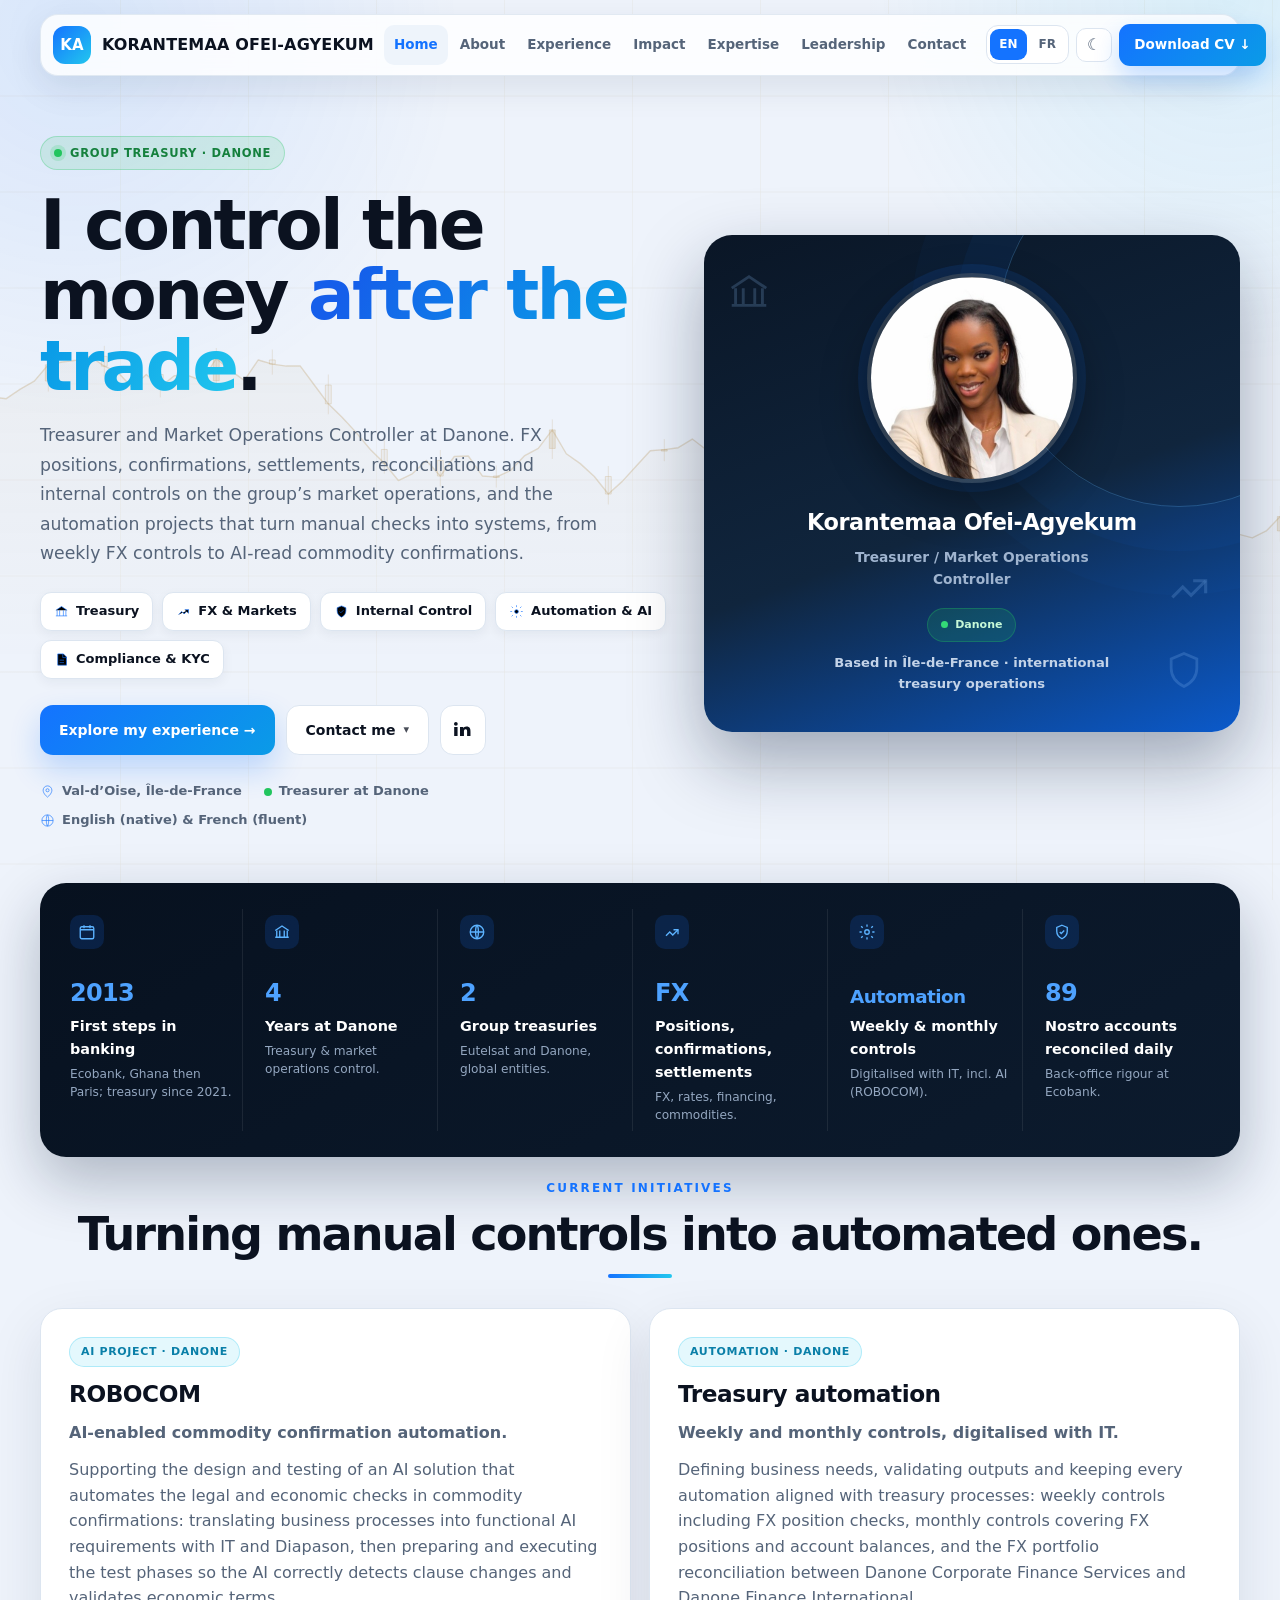
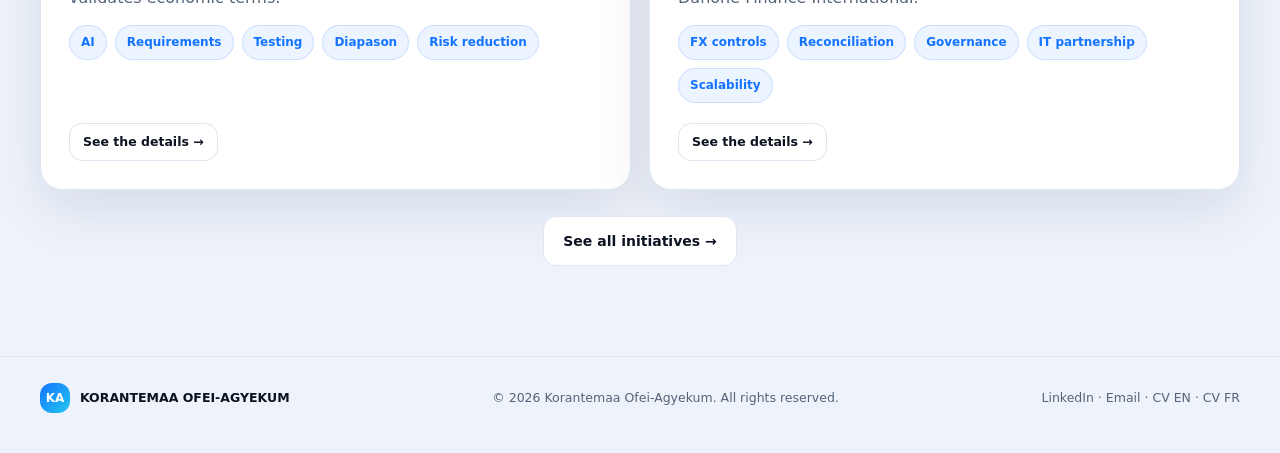
==== index.html @ 4c4117ea "Finance-themed animated background instead of the IT particle network Replace the drifting node netw" ====
<!doctype html>
<html lang="en">
<head>
  <meta charset="utf-8">
  <meta name="viewport" content="width=device-width, initial-scale=1">
  <title>Korantemaa Ofei-Agyekum | Treasury & Market Operations Controller</title>
  <meta name="description" content="Korantemaa Ofei-Agyekum, Treasurer and Market Operations Controller at Danone: FX exposure control, internal controls, treasury automation and AI initiatives. Former Eutelsat Group Treasury and banking operations.">
  <link rel="canonical" href="https://o-agyekum.github.io/Korantemaa/">
  <meta property="og:type" content="website">
  <meta property="og:url" content="https://o-agyekum.github.io/Korantemaa/">
  <meta property="og:site_name" content="Korantemaa Ofei-Agyekum — Portfolio">
  <meta property="og:title" content="Korantemaa Ofei-Agyekum | Treasury & Market Operations Controller">
  <meta property="og:description" content="Korantemaa Ofei-Agyekum, Treasurer and Market Operations Controller at Danone: FX exposure control, internal controls, treasury automation and AI initiatives. Former Eutelsat Group Treasury and banking operations.">
  <meta property="og:image" content="https://o-agyekum.github.io/Korantemaa/profile.jpg">
  <meta property="og:locale" content="en_US">
  <meta property="og:locale:alternate" content="fr_FR">
  <meta name="twitter:card" content="summary_large_image">
  <meta name="twitter:title" content="Korantemaa Ofei-Agyekum | Treasury & Market Operations Controller">
  <meta name="twitter:description" content="Korantemaa Ofei-Agyekum, Treasurer and Market Operations Controller at Danone: FX exposure control, internal controls, treasury automation and AI initiatives. Former Eutelsat Group Treasury and banking operations.">
  <meta name="twitter:image" content="https://o-agyekum.github.io/Korantemaa/profile.jpg">
  <meta name="color-scheme" content="light dark">
  <meta name="theme-color" content="#07111f">
  <meta name="build" content="20260914193841">
  <link rel="stylesheet" href="styles.css?v=20260914193841">
</head>
<body>
  <header class="nav" aria-label="Main navigation">
    <a class="brand" href="index.html"><span class="logo">KA</span><span>KORANTEMAA OFEI-AGYEKUM</span></a>
    <nav class="navlinks">
      <a href="index.html" data-i18n="nav.home">Home</a><a href="about.html" data-i18n="nav.about">About</a><a href="experience.html" data-i18n="nav.exp">Experience</a><a href="impact.html" data-i18n="nav.impact">Impact</a><a href="expertise.html" data-i18n="nav.expertise">Expertise</a><a href="leadership.html" data-i18n="nav.leadership">Leadership</a><a href="contact.html" data-i18n="nav.contact">Contact</a>
    </nav>
    <button class="icon-btn menu" id="menuBtn" type="button" aria-label="Menu">☰</button>
    <div class="nav-actions">
      <div class="lang" aria-label="Language"><button id="enBtn" class="active" type="button">EN</button><button id="frBtn" type="button">FR</button></div>
      <button class="icon-btn" id="themeBtn" type="button" aria-label="Theme">☾</button>
      <a class="nav-cv" href="contact.html" data-i18n="nav.cv">Download CV ↓</a>
    </div>
  </header>

  <main id="top">
<div class="page" id="home">
    <section class="hero"><div class="container hero-grid">
      <div class="hero-copy reveal">
        <span class="badge" data-i18n="hero.badge">Group Treasury · Danone</span>
        <h1><span data-i18n="hero.h1a">I control the money </span><span class="gradient" data-i18n="hero.h1b">after the trade</span><span data-i18n="hero.h1c">.</span></h1>
        <p class="hero-sub" data-i18n="hero.sub">Treasurer and Market Operations Controller at Danone. FX positions, confirmations, settlements, reconciliations and internal controls on the group’s market operations, and the automation projects that turn manual checks into systems, from weekly FX controls to AI-read commodity confirmations.</p>
        <div class="pills">
          <span class="pill"><svg viewBox="0 0 24 24"><path d="M3 10l9-6 9 6"/><path d="M5 10v9M9 10v9M15 10v9M19 10v9M3 19h18"/></svg><span data-i18n="pill.1">Treasury</span></span>
          <span class="pill"><svg viewBox="0 0 24 24"><path d="M4 17l5-5 4 4 7-7"/><path d="M14 9h6v6"/></svg><span data-i18n="pill.2">FX &amp; Markets</span></span>
          <span class="pill"><svg viewBox="0 0 24 24"><path d="M12 3l7 3v5c0 4.5-3 8-7 10-4-2-7-5.5-7-10V6z"/><path d="M9 12l2 2 4-4"/></svg><span data-i18n="pill.3">Internal Control</span></span>
          <span class="pill"><svg viewBox="0 0 24 24"><circle cx="12" cy="12" r="3"/><path d="M12 2v3M12 19v3M4.2 4.2l2.1 2.1M17.7 17.7l2.1 2.1M2 12h3M19 12h3M4.2 19.8l2.1-2.1M17.7 6.3l2.1-2.1"/></svg><span data-i18n="pill.4">Automation &amp; AI</span></span>
          <span class="pill"><svg viewBox="0 0 24 24"><path d="M6 3h9l5 5v13H6z"/><path d="M14 3v6h6M9 13h7M9 17h7"/></svg><span data-i18n="pill.5">Compliance &amp; KYC</span></span>
        </div>
        <div class="hero-actions">
          <a class="btn btn-primary" href="experience.html" data-i18n="hero.cta1">Explore my experience →</a>
          <div class="cdrop" id="cdrop">
            <button class="btn" id="contactBtn" type="button" aria-haspopup="true" aria-expanded="false"><span data-i18n="hero.cta2">Contact me</span><span class="caret" aria-hidden="true">▾</span></button>
            <div class="cmenu" id="contactMenu" role="menu" aria-label="Contact">
              <a role="menuitem" href="mailto:kofei-agyekum@outlook.fr"><svg viewBox="0 0 24 24"><rect x="3" y="5" width="18" height="14" rx="2"/><path d="M3 7l9 6 9-6"/></svg>kofei-agyekum@outlook.fr</a>
              <a role="menuitem" href="https://www.linkedin.com/in/korantemaa-ofei-agyekum" target="_blank" rel="noopener"><svg viewBox="0 0 24 24"><rect x="2" y="2" width="20" height="20" rx="3"/><path d="M6 9v8M6 6.5v.01M10 17v-4a2 2 0 0 1 4 0v4M10 11v6" stroke-width="1.6"/></svg>www.linkedin.com/in/korantemaa-ofei-agyekum</a>
            </div>
          </div>
          <a class="btn btn-icon" href="https://www.linkedin.com/in/korantemaa-ofei-agyekum" target="_blank" rel="noopener" aria-label="LinkedIn"><svg width="18" height="18" viewBox="0 0 24 24" fill="currentColor"><path d="M4.98 3.5A2.5 2.5 0 1 1 0 3.5a2.5 2.5 0 0 1 4.98 0zM.25 8h4.5v12H.25zM8 8h4.3v1.64h.06c.6-1.13 2.06-2.32 4.24-2.32 4.54 0 5.37 2.99 5.37 6.88V20h-4.5v-5.9c0-1.41-.03-3.22-1.96-3.22-1.96 0-2.26 1.53-2.26 3.11V20H8z"/></svg></a>
        </div>
        <div class="hero-meta">
          <span><svg viewBox="0 0 24 24"><path d="M12 21s-7-5.2-7-11a7 7 0 0 1 14 0c0 5.8-7 11-7 11z"/><circle cx="12" cy="10" r="2.5"/></svg><span data-i18n="hero.loc">Val-d’Oise, Île-de-France</span></span>
          <span><span class="dotg"></span><span data-i18n="hero.avail">Treasurer at Danone</span></span>
          <span><svg viewBox="0 0 24 24"><circle cx="12" cy="12" r="9"/><path d="M3 12h18M12 3c2.5 2.5 2.5 15 0 18M12 3c-2.5 2.5-2.5 15 0 18"/></svg><span data-i18n="hero.intl">English (native) &amp; French (fluent)</span></span>
        </div>
      </div>
      <aside class="hero-card reveal">
        <div class="hc-icons">
          <svg style="width:46px;height:46px;left:22px;top:34px" viewBox="0 0 24 24"><path d="M3 10l9-6 9 6"/><path d="M5 10v9M9 10v9M15 10v9M19 10v9M3 19h18"/></svg>
          <svg style="width:50px;height:50px;right:26px;bottom:120px" viewBox="0 0 24 24"><path d="M4 17l5-5 4 4 7-7"/><path d="M14 9h6v6"/></svg>
          <svg style="width:44px;height:44px;right:34px;bottom:40px" viewBox="0 0 24 24"><path d="M12 3l7 3v5c0 4.5-3 8-7 10-4-2-7-5.5-7-10V6z"/></svg>
        </div>
        <div class="portrait"><img src="./profile.jpg" alt="Korantemaa Ofei-Agyekum" loading="eager" onerror="this.style.display='none';this.nextElementSibling.style.display='flex'"><span class="initials">KA</span></div>
        <div class="hc-name">Korantemaa Ofei-Agyekum</div>
        <div class="hc-role" data-i18n="hero.cardrole">Treasurer / Market Operations Controller</div>
        <div class="hc-tag"><span class="av" data-i18n="hero.cardav">Danone</span><p data-i18n="hero.cardtxt">Based in Île-de-France · international treasury operations</p></div>
      </aside>
    </div></section>

    <div class="container reveal"><div class="stats-wrap"><div class="stats">
      <div class="stat"><span class="ic"><svg viewBox="0 0 24 24"><rect x="3" y="5" width="18" height="16" rx="2"/><path d="M3 9h18M8 3v4M16 3v4"/></svg></span><span class="val">2013</span><b data-i18n="st.1b">First steps in banking</b><span data-i18n="st.1d">Ecobank, Ghana then Paris; treasury since 2021.</span></div>
      <div class="stat"><span class="ic"><svg viewBox="0 0 24 24"><path d="M3 10l9-6 9 6"/><path d="M5 10v9M9 10v9M15 10v9M19 10v9M3 19h18"/></svg></span><span class="val">4</span><b data-i18n="st.2b">Years at Danone</b><span data-i18n="st.2d">Treasury &amp; market operations control.</span></div>
      <div class="stat"><span class="ic"><svg viewBox="0 0 24 24"><circle cx="12" cy="12" r="9"/><path d="M3 12h18M12 3c2.5 2.5 2.5 15 0 18M12 3c-2.5 2.5-2.5 15 0 18"/></svg></span><span class="val">2</span><b data-i18n="st.3b">Group treasuries</b><span data-i18n="st.3d">Eutelsat and Danone, global entities.</span></div>
      <div class="stat"><span class="ic"><svg viewBox="0 0 24 24"><path d="M4 17l5-5 4 4 7-7"/><path d="M14 9h6v6"/></svg></span><span class="val">FX</span><b data-i18n="st.4b">Positions, confirmations, settlements</b><span data-i18n="st.4d">FX, rates, financing, commodities.</span></div>
      <div class="stat"><span class="ic"><svg viewBox="0 0 24 24"><circle cx="12" cy="12" r="3"/><path d="M12 2v3M12 19v3M4.2 4.2l2.1 2.1M17.7 17.7l2.1 2.1M2 12h3M19 12h3M4.2 19.8l2.1-2.1M17.7 6.3l2.1-2.1"/></svg></span><span class="val" style="font-size:1.15rem">Automation</span><b data-i18n="st.5b">Weekly &amp; monthly controls</b><span data-i18n="st.5d">Digitalised with IT, incl. AI (ROBOCOM).</span></div>
      <div class="stat"><span class="ic"><svg viewBox="0 0 24 24"><path d="M12 3l7 3v5c0 4.5-3 8-7 10-4-2-7-5.5-7-10V6z"/><path d="M9 12l2 2 4-4"/></svg></span><span class="val">89</span><b data-i18n="st.6b">Nostro accounts reconciled daily</b><span data-i18n="st.6d">Back-office rigour at Ecobank.</span></div>
    </div></div></div>

    <section class="home-proj"><div class="container reveal">
      <span class="kicker" data-i18n="hp.kicker">Current initiatives</span>
      <h2 class="sec-title" data-i18n="hp.title">Turning manual controls into automated ones.</h2>
      <div class="title-underline"></div>
      <div class="proj-grid">
        <article class="proj-card">
          <span class="proj-type" data-i18n="hp.a.type">AI project · Danone</span>
          <h3>ROBOCOM</h3>
          <p class="proj-tagline" data-i18n="hp.a.tag">AI-enabled commodity confirmation automation.</p>
          <p data-i18n="hp.a.desc">Supporting the design and testing of an AI solution that automates the legal and economic checks in commodity confirmations: translating business processes into functional AI requirements with IT and Diapason, then preparing and executing the test phases so the AI correctly detects clause changes and validates economic terms.</p>
          <div class="tags"><span class="tag" data-i18n="hp.a.t1">AI</span><span class="tag" data-i18n="hp.a.t2">Requirements</span><span class="tag" data-i18n="hp.a.t3">Testing</span><span class="tag" data-i18n="hp.a.t4">Diapason</span><span class="tag" data-i18n="hp.a.t5">Risk reduction</span></div>
          <div class="proj-links"><a class="btn" href="impact.html" data-i18n="hp.a.link">See the details →</a></div>
        </article>
        <article class="proj-card">
          <span class="proj-type" data-i18n="hp.b.type">Automation · Danone</span>
          <h3>Treasury automation</h3>
          <p class="proj-tagline" data-i18n="hp.b.tag">Weekly and monthly controls, digitalised with IT.</p>
          <p data-i18n="hp.b.desc">Defining business needs, validating outputs and keeping every automation aligned with treasury processes: weekly controls including FX position checks, monthly controls covering FX positions and account balances, and the FX portfolio reconciliation between Danone Corporate Finance Services and Danone Finance International.</p>
          <div class="tags"><span class="tag" data-i18n="hp.b.t1">FX controls</span><span class="tag" data-i18n="hp.b.t2">Reconciliation</span><span class="tag" data-i18n="hp.b.t3">Governance</span><span class="tag" data-i18n="hp.b.t4">IT partnership</span><span class="tag" data-i18n="hp.b.t5">Scalability</span></div>
          <div class="proj-links"><a class="btn" href="impact.html" data-i18n="hp.b.link">See the details →</a></div>
        </article>
      </div>
      <div class="more"><a class="btn" href="impact.html" data-i18n="hp.more">See all initiatives →</a></div>
    </div></section>
    </div>
  </main>
  <footer><div class="container footer-row">
    <span class="footer-brand"><span class="logo">KA</span>KORANTEMAA OFEI-AGYEKUM</span>
    <span data-i18n="foot.copy">© 2026 Korantemaa Ofei-Agyekum. All rights reserved.</span>
    <span><a href="https://www.linkedin.com/in/korantemaa-ofei-agyekum" target="_blank" rel="noopener">LinkedIn</a> · <a href="mailto:kofei-agyekum@outlook.fr">Email</a> · <a href="./Korantemaa_Ofei-Agyekum_CV_EN.pdf?v=2" download>CV EN</a> · <a href="./Korantemaa_Ofei-Agyekum_CV_FR.pdf?v=2" download>CV FR</a></span>
  </div></footer>
  <script src="app.js?v=20260914193841"></script>
</body>
</html>
---- styles.css ----
:root{--bg:#eef3fb;--surface:#fff;--surface2:#eef4fb;--text:#0b1220;--muted:#556479;--line:#dce5f0;--blue:#1473ff;--blue2:#0a9be7;--cyan:#22c7ee;--dark:#07111f;--dark2:#0d1b2d;--green:#22c55e;--shadow:0 20px 55px rgba(10,30,60,.10);--radius:22px;--max:1200px}
    *{box-sizing:border-box;margin:0;padding:0}html{scroll-behavior:smooth}
    body{font-family:Inter,ui-sans-serif,system-ui,-apple-system,BlinkMacSystemFont,"Segoe UI",sans-serif;background:var(--bg);color:var(--text);line-height:1.6;overflow-x:hidden}
    a{color:inherit;text-decoration:none}button{font:inherit}img{max-width:100%}
    body:before{content:"";position:fixed;inset:0;pointer-events:none;background:radial-gradient(circle at 6% 4%,rgba(20,115,255,.10),transparent 26%),radial-gradient(circle at 96% 0,rgba(34,199,238,.10),transparent 24%);z-index:-1}
    .container{width:min(var(--max),calc(100% - 40px));margin:auto}
    /* NAV */
    .nav{position:sticky;top:14px;z-index:100;margin:14px auto 0;width:min(var(--max),calc(100% - 26px));display:flex;align-items:center;gap:10px;padding:9px 12px;border:1px solid rgba(220,229,240,.85);background:rgba(255,255,255,.82);backdrop-filter:blur(18px);border-radius:18px;box-shadow:0 12px 35px rgba(10,30,60,.09)}
    .brand{display:flex;align-items:center;gap:11px;font-weight:900;margin-right:auto;white-space:nowrap;letter-spacing:.01em}
    .logo{display:grid;place-items:center;width:38px;height:38px;border-radius:12px;background:linear-gradient(135deg,var(--blue),var(--cyan));color:#fff;font-weight:900;font-size:15px}
    .navlinks{display:flex;gap:2px;align-items:center}
    .navlinks a{padding:9px 10px;border-radius:10px;color:var(--muted);font-size:13.5px;font-weight:700;white-space:nowrap}
    .navlinks a:hover,.navlinks a.active{background:var(--surface2);color:var(--blue)}
    .nav-actions{display:flex;gap:7px;align-items:center}
    .icon-btn{border:1px solid var(--line);background:var(--surface);color:var(--muted);border-radius:10px;padding:8px 10px;cursor:pointer;font-weight:800;line-height:1}
    .lang{display:flex;gap:3px;padding:3px;border:1px solid var(--line);border-radius:12px;background:var(--surface)}
    .lang button{border:0;background:transparent;border-radius:9px;padding:6px 9px;color:var(--muted);font-size:12px;font-weight:900;cursor:pointer}
    .lang button.active{background:var(--blue);color:#fff}
    .nav-cv{display:inline-flex;align-items:center;gap:7px;white-space:nowrap;background:linear-gradient(135deg,var(--blue),var(--blue2));color:#fff!important;padding:10px 15px;border-radius:11px;font-weight:800;font-size:13.5px;box-shadow:0 12px 26px rgba(20,115,255,.24)}
    .menu{display:none}
    /* HERO */
    .hero{padding:60px 0 30px}
    .hero-grid{display:grid;grid-template-columns:1.08fr .92fr;gap:34px;align-items:center}
    .badge{display:inline-flex;align-items:center;gap:8px;padding:7px 13px;border-radius:999px;background:rgba(34,197,94,.12);border:1px solid rgba(34,197,94,.28);color:#15803d;font-size:11.5px;font-weight:900;letter-spacing:.06em;text-transform:uppercase}
    .badge:before{content:"";width:8px;height:8px;border-radius:50%;background:var(--green);box-shadow:0 0 0 4px rgba(34,197,94,.18)}
    [data-theme=dark] .badge{color:#7ff0a6}
    .hero h1{font-size:clamp(2.6rem,5.4vw,4.6rem);line-height:1.02;letter-spacing:-.04em;margin:20px 0 0;font-weight:900}
    .gradient{background:linear-gradient(120deg,#155eea 10%,#0a9be7 60%,#22c7ee);-webkit-background-clip:text;background-clip:text;color:transparent}
    .hero-sub{color:var(--muted);font-size:1.08rem;line-height:1.7;max-width:560px;margin-top:20px}
    .pills{display:flex;flex-wrap:wrap;gap:9px;margin-top:24px}
    .pill{display:inline-flex;align-items:center;gap:7px;padding:8px 13px;border-radius:11px;background:var(--surface);border:1px solid var(--line);font-size:13px;font-weight:750;box-shadow:0 4px 12px rgba(10,30,60,.05)}
    .pill svg{width:15px;height:15px;stroke:var(--blue)}
    .hero-actions{display:flex;flex-wrap:wrap;gap:11px;margin-top:26px}
    .btn{display:inline-flex;align-items:center;justify-content:center;gap:8px;border-radius:13px;padding:13px 19px;border:1px solid var(--line);font-weight:800;font-size:14px;cursor:pointer;transition:.2s;background:var(--surface);color:var(--text)}
    .btn:hover{transform:translateY(-2px)}
    .btn-primary{background:linear-gradient(135deg,var(--blue),var(--blue2));color:#fff;border:0;box-shadow:0 14px 30px rgba(20,115,255,.24)}
    .btn-icon{width:46px;padding:13px 0}
    .cdrop{position:relative}
    .caret{transition:transform .2s;font-size:.8em;opacity:.75}
    .cdrop.open .caret{transform:rotate(180deg)}
    .cmenu{position:absolute;top:calc(100% + 9px);left:0;z-index:60;min-width:260px;background:var(--surface);border:1px solid var(--line);border-radius:15px;box-shadow:0 22px 55px rgba(10,30,60,.18);padding:8px;display:none;flex-direction:column;gap:2px}
    .cdrop.open .cmenu{display:flex}
    .cmenu a{display:flex;align-items:center;gap:11px;padding:11px 12px;border-radius:11px;font-size:.87rem;font-weight:700;color:var(--text)}
    .cmenu a:hover{background:var(--surface2);color:var(--blue)}
    .cmenu svg{width:16px;height:16px;stroke:var(--blue);fill:none;stroke-width:1.7;flex:none}
    .cdrop-wide{width:100%}.cdrop-wide .cbtn-wide{width:100%;justify-content:space-between}.cdrop-wide .cmenu{left:0;right:0;min-width:0}
    .page{display:block}
    @keyframes pagein{from{opacity:0;transform:translateY(10px)}to{opacity:1;transform:none}}
    @media(prefers-reduced-motion:reduce){.page.active{animation:none}}
    .hero-meta{display:flex;flex-wrap:wrap;gap:8px 22px;margin-top:26px;color:var(--muted);font-size:13px;font-weight:650}
    .hero-meta span{display:inline-flex;align-items:center;gap:7px}
    .hero-meta svg{width:15px;height:15px;stroke:var(--blue);fill:none}
    .dotg{width:8px;height:8px;border-radius:50%;background:var(--green)}
    /* HERO CARD */
    .hero-card{position:relative;border-radius:28px;padding:38px 26px;min-height:440px;background:linear-gradient(160deg,#0a1626,#10253d 55%,#0b5acb);box-shadow:0 30px 70px rgba(8,25,55,.35);overflow:hidden;display:flex;flex-direction:column;align-items:center;justify-content:center;text-align:center}
    .hero-card:after{content:"";position:absolute;width:360px;height:360px;border:1px solid rgba(90,180,255,.28);border-radius:50%;right:-120px;top:-90px;box-shadow:0 0 0 44px rgba(20,115,255,.05),0 0 0 88px rgba(20,115,255,.03)}
    .hc-icons{position:absolute;inset:0;pointer-events:none;opacity:.4}
    .hc-icons svg{position:absolute;stroke:rgba(150,200,255,.5);fill:none;stroke-width:1.5}
    .portrait{position:relative;z-index:1;width:210px;height:210px;border-radius:50%;overflow:hidden;margin:0 auto;border:4px solid rgba(255,255,255,.14);box-shadow:0 18px 45px rgba(0,0,0,.42),0 0 0 9px rgba(20,115,255,.12)}
    .portrait img{width:100%;height:100%;object-fit:cover;object-position:50% 16%}
    .portrait .initials{display:none;position:absolute;inset:0;align-items:center;justify-content:center;font-size:4.6rem;font-weight:950;color:rgba(255,255,255,.22)}
    .hc-name{position:relative;z-index:2;color:#fff;font-weight:800;font-size:1.4rem;letter-spacing:-.02em;margin-top:22px}
    .hc-role{position:relative;z-index:2;color:#9fb4cf;font-size:.86rem;font-weight:600;margin-top:5px;max-width:270px}
    .hc-tag{position:relative;z-index:2;margin-top:18px;display:flex;flex-direction:column;align-items:center;gap:10px;color:#fff}
    .hc-tag .av{display:inline-flex;align-items:center;gap:7px;padding:7px 13px;border-radius:999px;background:rgba(34,197,94,.16);border:1px solid rgba(34,197,94,.3);color:#c7f9d8;font-size:11px;font-weight:900}
    .hc-tag .av:before{content:"";width:7px;height:7px;border-radius:50%;background:#34d977}
    .hc-tag p{color:#c3d3e8;font-size:.82rem;font-weight:600;max-width:280px}
    /* STATS */
    .stats-wrap{background:linear-gradient(150deg,#07111f,#0c1b2e);border-radius:26px;padding:26px 22px;box-shadow:0 24px 60px rgba(8,25,55,.28);margin:22px 0 12px}
    .stats{display:grid;grid-template-columns:repeat(6,1fr);gap:14px}
    .stat{display:flex;flex-direction:column;padding:6px 8px;border-right:1px solid rgba(255,255,255,.08)}
    .stat:last-child{border-right:0}
    .stat .ic{width:34px;height:34px;border-radius:10px;display:grid;place-items:center;background:rgba(20,115,255,.16);margin-bottom:12px}
    .stat .ic svg{width:18px;height:18px;stroke:#5cb3ff;fill:none;stroke-width:1.8}
    .stat .val{color:#4ea2ff;font-weight:900;font-size:1.5rem;letter-spacing:-.03em;line-height:1.15;min-height:2.9rem;display:flex;align-items:flex-end}
    .stat b{color:#fff;font-size:.9rem;margin:8px 0 5px;font-weight:800}
    .stat span{color:#94a7c0;font-size:.76rem;line-height:1.45}
    /* SECTIONS */
    section{padding:76px 0;scroll-margin-top:96px}
    .kicker{display:block;text-align:center;color:var(--blue);font-size:12px;font-weight:900;letter-spacing:.18em;text-transform:uppercase;margin-bottom:12px}
    .kicker.left{text-align:left}
    .sec-title{text-align:center;font-size:clamp(1.9rem,3.6vw,2.9rem);letter-spacing:-.04em;line-height:1.05;font-weight:900}
    .sec-title.left{text-align:left}
    .sec-intro{text-align:center;color:var(--muted);max-width:640px;margin:14px auto 0;line-height:1.7}
    .sec-intro.left{text-align:left;margin-left:0}
    .title-underline{width:64px;height:4px;border-radius:3px;background:linear-gradient(90deg,var(--blue),var(--cyan));margin:16px auto 0}
    .dark-section{background:linear-gradient(160deg,#07111f,#0c1b2e);color:#fff}
    .dark-section .sec-title,.dark-section .sec-intro{color:#fff}.dark-section .sec-intro{color:#aebed2}
    /* EXPERTISE */
    .exp-grid{display:grid;grid-template-columns:repeat(3,1fr);gap:18px;margin-top:44px}
    .exp-card{background:var(--surface);border:1px solid var(--line);border-radius:20px;padding:26px;box-shadow:var(--shadow);transition:.2s}
    .exp-card:hover{transform:translateY(-4px);border-color:rgba(20,115,255,.35)}
    .exp-ic{width:52px;height:52px;border-radius:14px;display:grid;place-items:center;background:linear-gradient(135deg,rgba(20,115,255,.14),rgba(34,199,238,.14));margin-bottom:16px}
    .exp-ic svg{width:24px;height:24px;stroke:var(--blue);fill:none;stroke-width:1.7}
    .exp-card h3{font-size:1.12rem;margin-bottom:9px;letter-spacing:-.02em}
    .exp-card p{color:var(--muted);font-size:.92rem;line-height:1.65}
    .tools{margin-top:22px;background:var(--surface);border:1px solid var(--line);border-radius:20px;padding:22px 24px;box-shadow:var(--shadow)}
    .tools h3{font-size:1rem;margin-bottom:14px}
    .tags{display:flex;flex-wrap:wrap;gap:8px}
    .tag{padding:7px 11px;border-radius:999px;background:rgba(20,115,255,.08);border:1px solid rgba(20,115,255,.16);color:var(--blue);font-size:12px;font-weight:750}
    /* IMPACT */
    .impact-grid{display:grid;grid-template-columns:repeat(3,1fr);gap:18px;margin-top:44px}
    .impact-card{padding:26px;border:1px solid rgba(148,163,184,.2);border-radius:22px;background:rgba(255,255,255,.05);display:flex;flex-direction:column}
    .impact-ic{width:50px;height:50px;border-radius:14px;display:grid;place-items:center;background:rgba(20,115,255,.16);margin-bottom:16px}
    .impact-ic svg{width:24px;height:24px;stroke:#6fc3ff;fill:none;stroke-width:1.7}
    .impact-card h3{font-size:1.2rem;letter-spacing:-.02em;margin-bottom:12px}
    .impact-card ul{list-style:none;display:grid;gap:9px;margin-bottom:20px}
    .impact-card li{color:#b9c8dc;font-size:.9rem;line-height:1.5;padding-left:22px;position:relative}
    .impact-card li:before{content:"";position:absolute;left:0;top:7px;width:12px;height:8px;border-left:2px solid #4ea2ff;border-bottom:2px solid #4ea2ff;transform:rotate(-45deg)}
    .results{margin-top:auto;border-top:1px solid rgba(255,255,255,.1);padding-top:16px}
    .results .rlabel{color:#7fb2e0;font-size:10px;font-weight:900;letter-spacing:.14em;text-transform:uppercase;margin-bottom:11px}
    .metrics{display:flex;gap:18px;flex-wrap:wrap}
    .metric{display:flex;flex-direction:column}
    .metric b{color:#fff;font-size:1.25rem;font-weight:900;letter-spacing:-.02em}
    .metric span{color:#93a6c0;font-size:.7rem;margin-top:2px}
    /* TIMELINE */
    .timeline{position:relative;display:grid;gap:16px;margin-top:44px}
    .timeline:before{content:"";position:absolute;left:20px;top:24px;bottom:24px;width:2px;background:linear-gradient(var(--blue),rgba(20,115,255,.08))}
    .job{display:grid;grid-template-columns:42px 1fr;gap:18px;position:relative}
    .dot{width:42px;height:42px;border-radius:13px;background:linear-gradient(135deg,var(--blue),var(--cyan));color:#fff;display:grid;place-items:center;font-size:11px;font-weight:900;z-index:1;box-shadow:0 10px 22px rgba(20,115,255,.2)}
    .job-card{background:var(--surface);border:1px solid var(--line);border-radius:20px;padding:22px;box-shadow:var(--shadow)}
    .job-card .period{color:var(--blue);font-size:11px;font-weight:900;letter-spacing:.09em;text-transform:uppercase}
    .job-card h3{font-size:1.15rem;margin:6px 0 3px;letter-spacing:-.02em}
    .company{color:var(--muted);font-size:.88rem;font-weight:700}
    .job-tag{display:inline-block;margin-top:9px;padding:4px 10px;border-radius:999px;background:rgba(245,158,11,.12);border:1px solid rgba(245,158,11,.25);color:#9a6500;font-size:10px;font-weight:800}
    [data-theme=dark] .job-tag{color:#ffd166}
    .job-card ul{margin:14px 0 0 18px;display:grid;gap:6px}
    .job-card li{color:var(--muted);font-size:.9rem;line-height:1.6}
    /* LEADERSHIP / RECS */
    .recs{display:grid;grid-template-columns:repeat(3,1fr);gap:16px;margin-top:44px}
    .rec{background:var(--surface);border:1px solid var(--line);border-radius:20px;padding:24px;box-shadow:var(--shadow);display:flex;flex-direction:column;justify-content:space-between}
    .qmark{font-size:2.6rem;line-height:.6;color:var(--blue);font-weight:900;margin-bottom:12px}
    .quote{color:var(--muted);font-size:.9rem;line-height:1.7}
    .author{margin-top:18px;font-weight:900;font-size:.95rem}
    .author small{display:block;color:var(--muted);font-weight:600;margin-top:2px}
    /* CONTACT */
    .about-grid{display:grid;grid-template-columns:1.15fr .85fr;gap:20px;margin-top:44px;align-items:start}
    .about-card{background:var(--surface);border:1px solid var(--line);border-radius:22px;padding:28px;box-shadow:var(--shadow)}
    .about-card p{color:var(--muted);line-height:1.75;font-size:.96rem}
    .about-card h3{font-size:1.15rem;margin-bottom:12px}
    .opps h4{font-size:12px;font-weight:900;letter-spacing:.1em;text-transform:uppercase;color:var(--blue);margin:18px 0 12px}
    .contact-card{background:linear-gradient(150deg,#07111f,#12305a);color:#fff;border-radius:22px;padding:26px;box-shadow:var(--shadow)}
    .contact-card h3{font-size:1.1rem;margin-bottom:16px}
    .clist{display:grid;gap:9px;margin-bottom:18px}
    .clist a{display:flex;align-items:center;gap:11px;padding:12px 14px;border:1px solid rgba(255,255,255,.13);border-radius:13px;background:rgba(255,255,255,.06);font-weight:700;font-size:.88rem;color:#eaf2ff}
    .clist a:hover{border-color:rgba(90,180,255,.5)}
    .clist svg{width:17px;height:17px;stroke:#6fc3ff;fill:none;stroke-width:1.7;flex:none}
    .contact-card .btn-primary{width:100%;margin-bottom:14px}
    .cv-row{display:grid;grid-template-columns:1fr 1fr;gap:9px}
    .cv-row a{display:flex;justify-content:space-between;align-items:center;padding:12px 14px;border-radius:12px;border:1px solid rgba(255,255,255,.13);background:rgba(255,255,255,.06);color:#eaf2ff;font-weight:800;font-size:.85rem}
    .cv-row a:hover{border-color:rgba(90,180,255,.5)}
    footer{padding:26px 0 40px;border-top:1px solid var(--line);color:var(--muted);font-size:12.5px;margin-top:20px}
    .footer-row{display:flex;justify-content:space-between;gap:16px;flex-wrap:wrap;align-items:center}
    .footer-brand{display:flex;align-items:center;gap:10px;font-weight:900;color:var(--text)}
    .footer-brand .logo{width:30px;height:30px;font-size:12px}
    /* DARK THEME */
    [data-theme=dark]{--bg:#07111f;--surface:#0e1b2c;--surface2:#13243a;--text:#edf5ff;--muted:#a7b6cc;--line:#21334b;--shadow:0 20px 55px rgba(0,0,0,.4)}
    [data-theme=dark] .nav{background:rgba(10,22,38,.85);border-color:#1d3048}
    [data-theme=dark] .navlinks a:hover,[data-theme=dark] .navlinks a.active,[data-theme=dark] .icon-btn,[data-theme=dark] .lang,[data-theme=dark] .pill{background:#102239;color:#b9c8dc}
    [data-theme=dark] .navlinks a{color:#a7b6cc}
    [data-theme=dark] .pill{border-color:#21334b}
    /* REVEAL */
    .reveal{opacity:0;transform:translateY(18px);transition:.6s ease}.reveal.visible{opacity:1;transform:none}
    @media(prefers-reduced-motion:reduce){.reveal{opacity:1;transform:none;transition:none}.btn:hover{transform:none}}
    @media(max-width:1050px){.navlinks{display:none}.menu{display:block}.hero-grid,.about-grid{grid-template-columns:1fr}.exp-grid,.impact-grid,.recs{grid-template-columns:repeat(2,1fr)}.stats{grid-template-columns:repeat(3,1fr)}.stat{border-right:0;border-bottom:1px solid rgba(255,255,255,.07);padding-bottom:14px}.stat:nth-last-child(-n+3){border-bottom:0}}
    @media(max-width:720px){.container{width:min(var(--max),calc(100% - 26px))}.nav{top:8px}.nav-cv{display:none}.hero{padding-top:40px}.exp-grid,.impact-grid,.recs,.cv-row{grid-template-columns:1fr}.stats{grid-template-columns:repeat(2,1fr)}.stat:nth-last-child(-n+3){border-bottom:1px solid rgba(255,255,255,.07)}.stat:nth-last-child(-n+2){border-bottom:0}.portrait{height:300px}.job{grid-template-columns:34px 1fr;gap:12px}.dot{width:34px;height:34px}.timeline:before{left:16px}}
    @media(max-width:470px){.brand span:not(.logo){display:none}.nav{gap:6px;padding:8px}.nav-cv{padding:9px 11px}}
:root{--fx:20,115,255}
:root[data-theme=dark]{--fx:120,180,255}
#bgfx{position:fixed;inset:0;z-index:-1;pointer-events:none}
.about-card.story .lead{font-size:1.18rem;font-weight:750;color:var(--text);line-height:1.5;margin:0 0 16px;border-left:3px solid var(--blue);padding-left:15px}
.about-card.story p{margin-bottom:13px}
.about-card.story p:last-of-type{margin-bottom:0}
.about-card.story .tags{margin-top:20px}
.edu-head{font-family:inherit;text-align:center;font-size:1.4rem;font-weight:800;letter-spacing:-.02em;margin:46px 0 18px;color:var(--text)}
.edu-grid{display:grid;grid-template-columns:1fr 1fr;gap:18px}
.edu-grid ul{list-style:none;display:grid;gap:10px;margin-top:8px}
.edu-grid li{color:var(--muted);font-size:.92rem;line-height:1.5;padding-left:18px;position:relative}
.edu-grid li:before{content:"";position:absolute;left:0;top:8px;width:7px;height:7px;border-radius:50%;background:var(--blue)}
@media(max-width:720px){.edu-grid{grid-template-columns:1fr}}

/* ---- Projects ---- */
.proj-grid{display:grid;grid-template-columns:repeat(2,1fr);gap:18px;margin-top:44px}
.proj-card{background:var(--surface);border:1px solid var(--line);border-radius:22px;padding:28px;box-shadow:var(--shadow);display:flex;flex-direction:column;gap:12px;transition:.2s}
.proj-card:hover{transform:translateY(-3px)}
.proj-type{display:inline-block;align-self:flex-start;padding:5px 11px;border-radius:999px;background:rgba(34,199,238,.12);border:1px solid rgba(34,199,238,.28);color:#0a7fa8;font-size:11px;font-weight:800;letter-spacing:.06em;text-transform:uppercase}
[data-theme=dark] .proj-type{color:#7fdcf3}
.proj-card h3{font-size:1.45rem;letter-spacing:-.02em;margin:2px 0 0;line-height:1.15}
.proj-tagline{color:var(--text);font-weight:750;margin:0}
.proj-card p{color:var(--muted);line-height:1.6;margin:0}
.proj-card .tags{margin-top:2px}
.proj-links{display:flex;flex-wrap:wrap;gap:10px;margin-top:auto;padding-top:8px}
.proj-links .btn{padding:10px 15px;font-size:13px}
.proj-note{margin-top:22px;background:var(--surface);border:1px solid var(--line);border-radius:20px;padding:22px 24px;box-shadow:var(--shadow)}
.proj-note h3{margin-bottom:6px}
.proj-note ul{list-style:none;display:grid;gap:9px;margin-top:10px}
.proj-note li{color:var(--muted);line-height:1.55;font-size:.95rem}
.proj-intro{max-width:760px;margin:22px auto 0;text-align:center;color:var(--muted);line-height:1.65;font-size:1.02rem}
.home-proj{padding:10px 0 70px}
.home-proj .proj-grid{margin-top:30px}
.home-proj .more{display:flex;justify-content:center;margin-top:26px}
.tools-note{margin-top:14px;color:var(--muted);line-height:1.6;font-size:.95rem}
@media(max-width:720px){.proj-grid{grid-template-columns:1fr}}

/* ---- Store badges ---- */
.store-badges{display:flex;gap:8px;flex-wrap:wrap;align-items:center}
.store-badge{display:inline-flex;align-items:center;gap:6px;background:#000;color:#fff;border:1px solid #a6a6a6;border-radius:6px;padding:4px 9px 4px 7px;text-decoration:none;line-height:1;height:32px;cursor:pointer;transition:.2s}
.store-badge:hover{transform:translateY(-1px);box-shadow:0 8px 18px rgba(0,0,0,.22)}
.store-badge svg{width:17px;height:17px;flex:none}
.store-badge small{display:block;font-size:7px;letter-spacing:.02em;opacity:.92;text-transform:none;margin-bottom:1px}
.store-badge b{display:block;font-size:12px;font-weight:700;letter-spacing:-.01em}
.proj-links .btn{padding:8px 13px;font-size:12.5px;min-height:32px}

.impact-grid.four{grid-template-columns:repeat(2,1fr)}
@media(max-width:720px){.impact-grid.four{grid-template-columns:1fr}}

.impact-grid.four{grid-template-columns:repeat(2,1fr)}
@media(max-width:720px){.impact-grid.four{grid-template-columns:1fr}}

.impact-grid.four{grid-template-columns:repeat(2,1fr)}
@media(max-width:720px){.impact-grid.four{grid-template-columns:1fr}}

.impact-grid.four{grid-template-columns:repeat(2,1fr)}
@media(max-width:720px){.impact-grid.four{grid-template-columns:1fr}}

.impact-grid.four{grid-template-columns:repeat(2,1fr)}
@media(max-width:720px){.impact-grid.four{grid-template-columns:1fr}}

.impact-grid.four{grid-template-columns:repeat(2,1fr)}
@media(max-width:720px){.impact-grid.four{grid-template-columns:1fr}}
:root{--fx:184,150,90}
[data-theme=dark]{--fx:216,190,132}
#bgfx{opacity:.9}
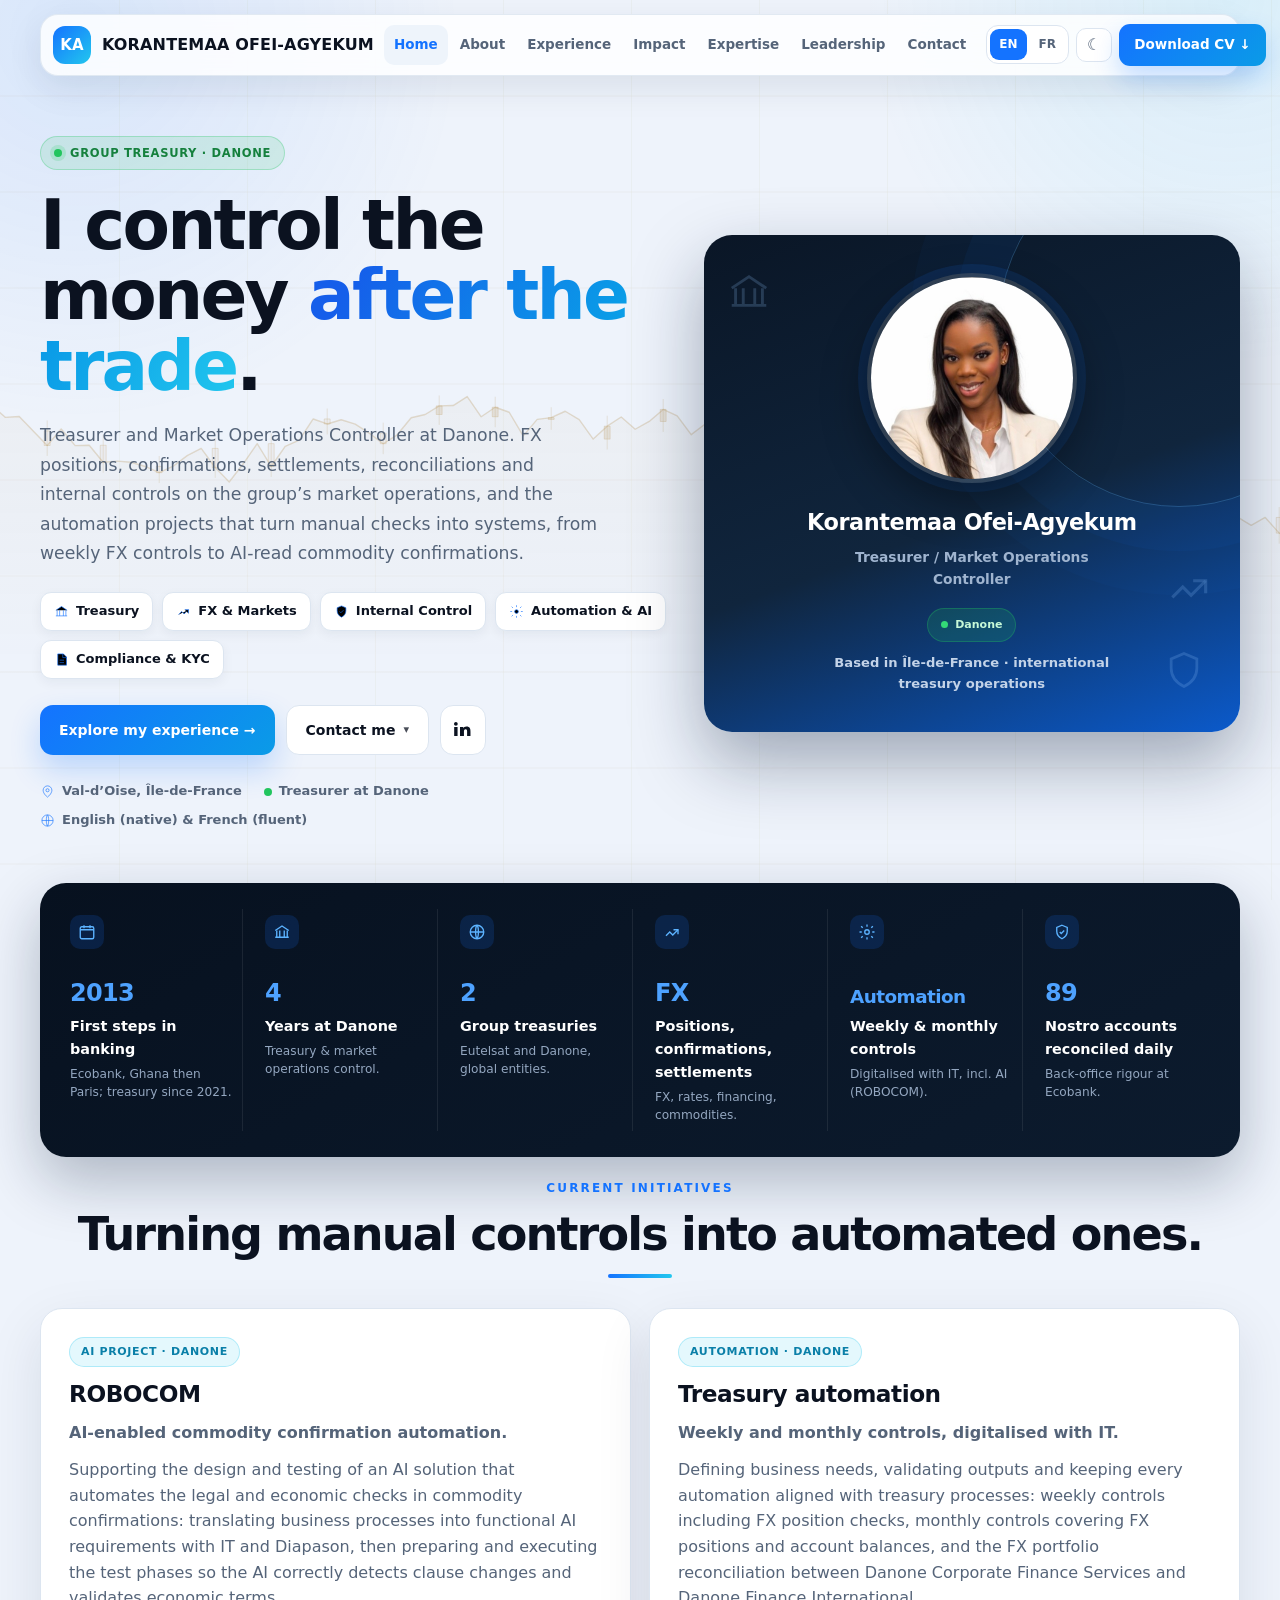
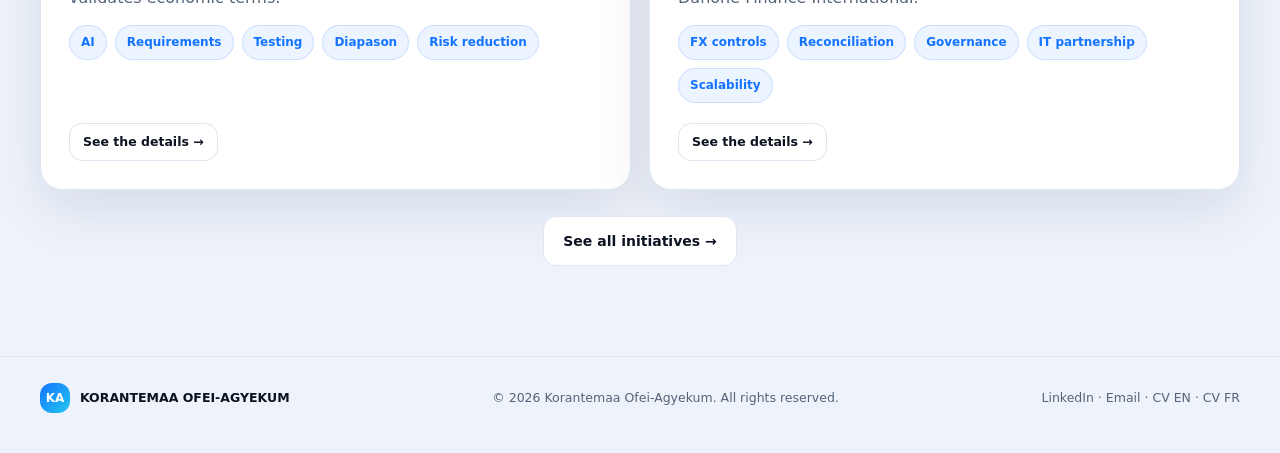
==== commit 6d32702a: "Keep the finance background in the site's blue palette Remove the champagne/platinum tint added by m" ====
--- a/index.html
+++ b/index.html
@@ -20,8 +20,8 @@
   <meta name="twitter:image" content="https://o-agyekum.github.io/Korantemaa/profile.jpg">
   <meta name="color-scheme" content="light dark">
   <meta name="theme-color" content="#07111f">
-  <meta name="build" content="20260914193841">
-  <link rel="stylesheet" href="styles.css?v=20260914193841">
+  <meta name="build" content="20260914194015">
+  <link rel="stylesheet" href="styles.css?v=20260914194015">
 </head>
 <body>
   <header class="nav" aria-label="Main navigation">
@@ -121,6 +121,6 @@
     <span data-i18n="foot.copy">© 2026 Korantemaa Ofei-Agyekum. All rights reserved.</span>
     <span><a href="https://www.linkedin.com/in/korantemaa-ofei-agyekum" target="_blank" rel="noopener">LinkedIn</a> · <a href="mailto:kofei-agyekum@outlook.fr">Email</a> · <a href="./Korantemaa_Ofei-Agyekum_CV_EN.pdf?v=2" download>CV EN</a> · <a href="./Korantemaa_Ofei-Agyekum_CV_FR.pdf?v=2" download>CV FR</a></span>
   </div></footer>
-  <script src="app.js?v=20260914193841"></script>
+  <script src="app.js?v=20260914194015"></script>
 </body>
 </html>
--- a/styles.css
+++ b/styles.css
@@ -231,3 +231,6 @@
 :root{--fx:184,150,90}
 [data-theme=dark]{--fx:216,190,132}
 #bgfx{opacity:.9}
+
+.impact-grid.four{grid-template-columns:repeat(2,1fr)}
+@media(max-width:720px){.impact-grid.four{grid-template-columns:1fr}}
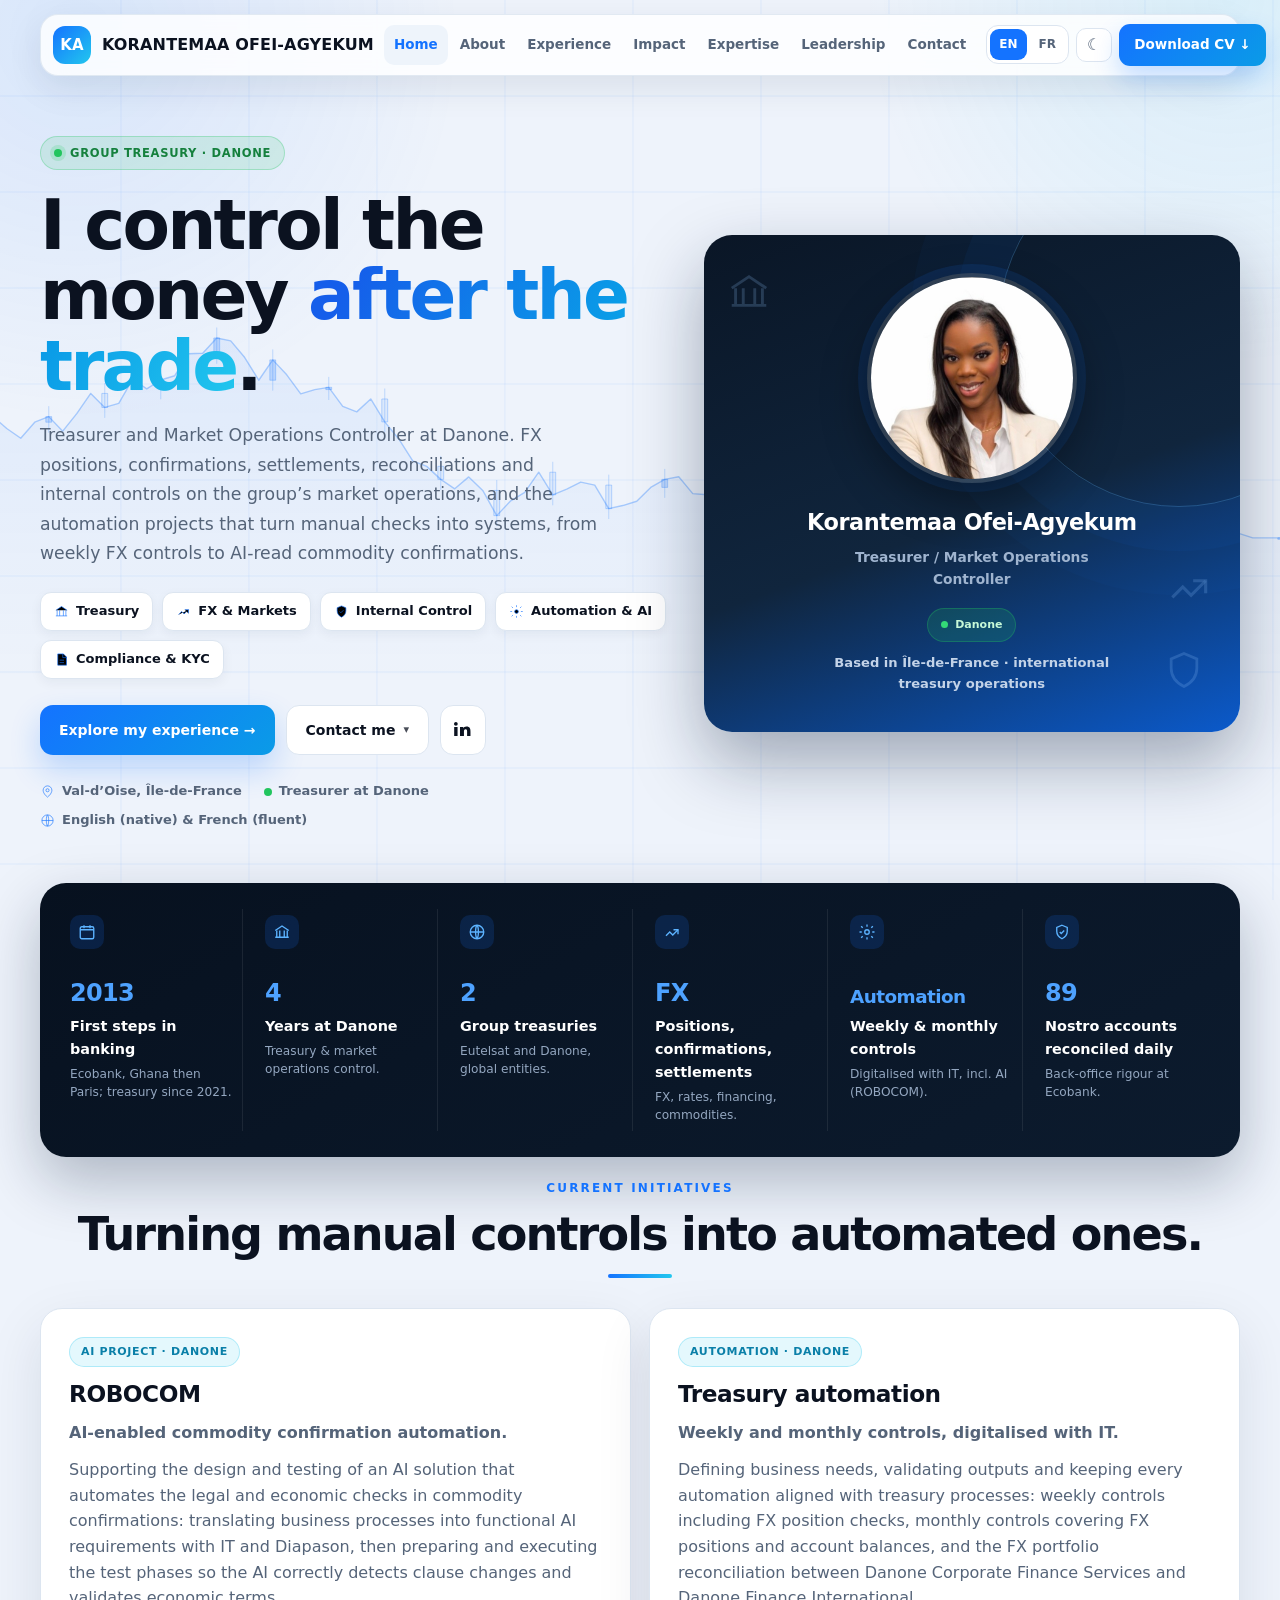
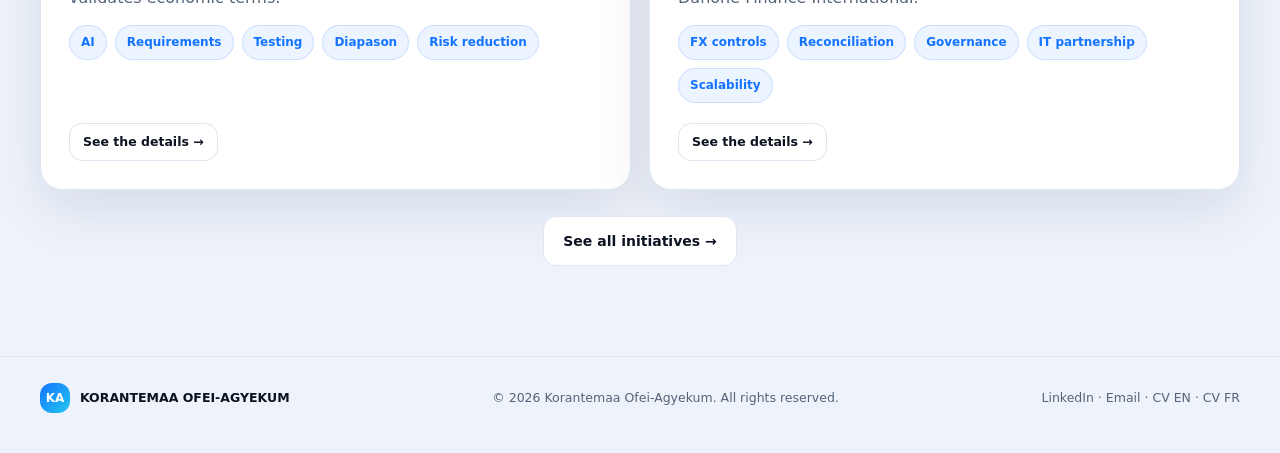
==== commit faa110d4: "Rebuild stylesheet from a clean base (removes leftover tint rules) Co-Authored-By: Claude Fable 5.1 " ====
--- a/index.html
+++ b/index.html
@@ -20,8 +20,8 @@
   <meta name="twitter:image" content="https://o-agyekum.github.io/Korantemaa/profile.jpg">
   <meta name="color-scheme" content="light dark">
   <meta name="theme-color" content="#07111f">
-  <meta name="build" content="20260914194015">
-  <link rel="stylesheet" href="styles.css?v=20260914194015">
+  <meta name="build" content="20260914194036">
+  <link rel="stylesheet" href="styles.css?v=20260914194036">
 </head>
 <body>
   <header class="nav" aria-label="Main navigation">
@@ -121,6 +121,6 @@
     <span data-i18n="foot.copy">© 2026 Korantemaa Ofei-Agyekum. All rights reserved.</span>
     <span><a href="https://www.linkedin.com/in/korantemaa-ofei-agyekum" target="_blank" rel="noopener">LinkedIn</a> · <a href="mailto:kofei-agyekum@outlook.fr">Email</a> · <a href="./Korantemaa_Ofei-Agyekum_CV_EN.pdf?v=2" download>CV EN</a> · <a href="./Korantemaa_Ofei-Agyekum_CV_FR.pdf?v=2" download>CV FR</a></span>
   </div></footer>
-  <script src="app.js?v=20260914194015"></script>
+  <script src="app.js?v=20260914194036"></script>
 </body>
 </html>
--- a/styles.css
+++ b/styles.css
@@ -213,24 +213,3 @@
 
 .impact-grid.four{grid-template-columns:repeat(2,1fr)}
 @media(max-width:720px){.impact-grid.four{grid-template-columns:1fr}}
-
-.impact-grid.four{grid-template-columns:repeat(2,1fr)}
-@media(max-width:720px){.impact-grid.four{grid-template-columns:1fr}}
-
-.impact-grid.four{grid-template-columns:repeat(2,1fr)}
-@media(max-width:720px){.impact-grid.four{grid-template-columns:1fr}}
-
-.impact-grid.four{grid-template-columns:repeat(2,1fr)}
-@media(max-width:720px){.impact-grid.four{grid-template-columns:1fr}}
-
-.impact-grid.four{grid-template-columns:repeat(2,1fr)}
-@media(max-width:720px){.impact-grid.four{grid-template-columns:1fr}}
-
-.impact-grid.four{grid-template-columns:repeat(2,1fr)}
-@media(max-width:720px){.impact-grid.four{grid-template-columns:1fr}}
-:root{--fx:184,150,90}
-[data-theme=dark]{--fx:216,190,132}
-#bgfx{opacity:.9}
-
-.impact-grid.four{grid-template-columns:repeat(2,1fr)}
-@media(max-width:720px){.impact-grid.four{grid-template-columns:1fr}}
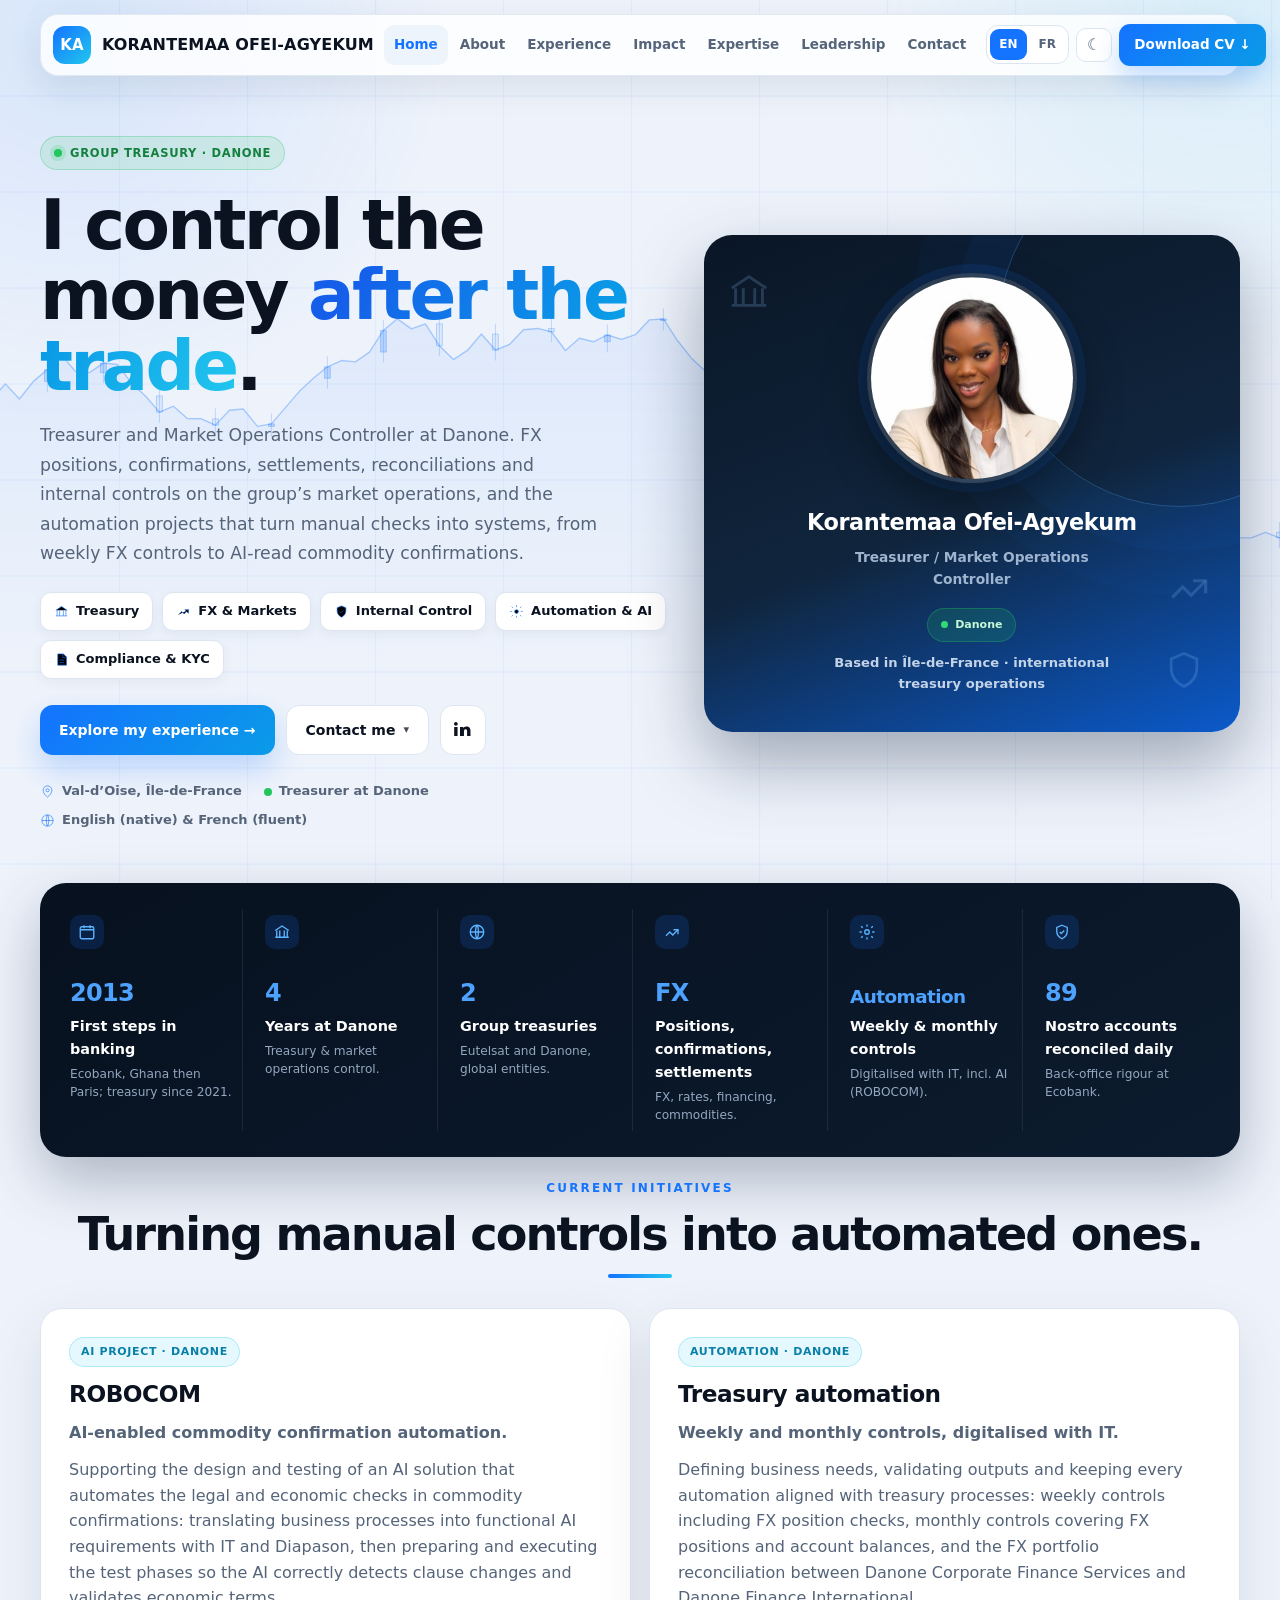
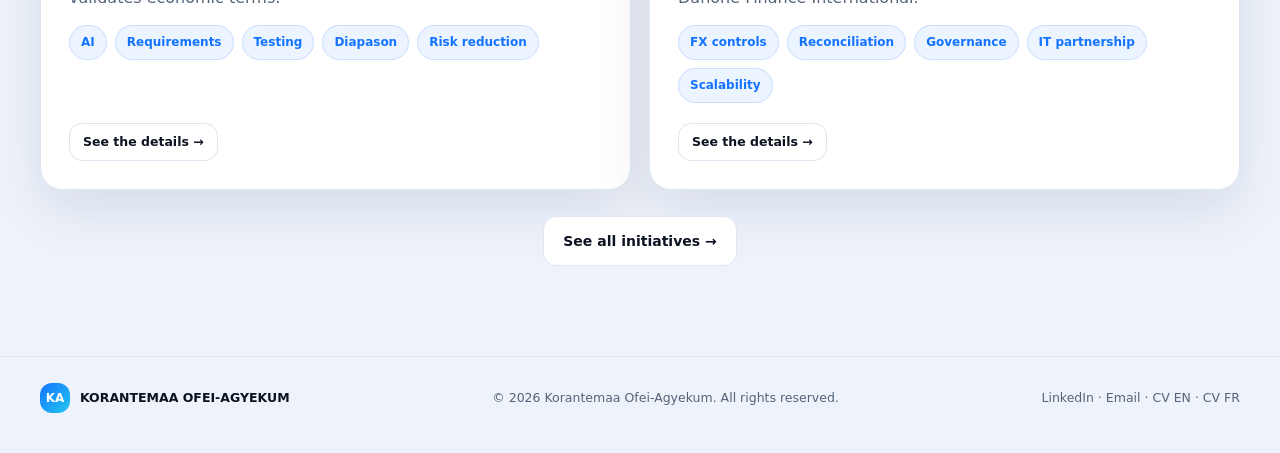
==== commit 9e42a84b: "About page: Korantemaa's own story (EN + FR) Replace the About narrative with the text she wrote: fa" ====
--- a/index.html
+++ b/index.html
@@ -20,8 +20,8 @@
   <meta name="twitter:image" content="https://o-agyekum.github.io/Korantemaa/profile.jpg">
   <meta name="color-scheme" content="light dark">
   <meta name="theme-color" content="#07111f">
-  <meta name="build" content="20260914194036">
-  <link rel="stylesheet" href="styles.css?v=20260914194036">
+  <meta name="build" content="20260914214028">
+  <link rel="stylesheet" href="styles.css?v=20260914214028">
 </head>
 <body>
   <header class="nav" aria-label="Main navigation">
@@ -121,6 +121,6 @@
     <span data-i18n="foot.copy">© 2026 Korantemaa Ofei-Agyekum. All rights reserved.</span>
     <span><a href="https://www.linkedin.com/in/korantemaa-ofei-agyekum" target="_blank" rel="noopener">LinkedIn</a> · <a href="mailto:kofei-agyekum@outlook.fr">Email</a> · <a href="./Korantemaa_Ofei-Agyekum_CV_EN.pdf?v=2" download>CV EN</a> · <a href="./Korantemaa_Ofei-Agyekum_CV_FR.pdf?v=2" download>CV FR</a></span>
   </div></footer>
-  <script src="app.js?v=20260914194036"></script>
+  <script src="app.js?v=20260914214028"></script>
 </body>
 </html>
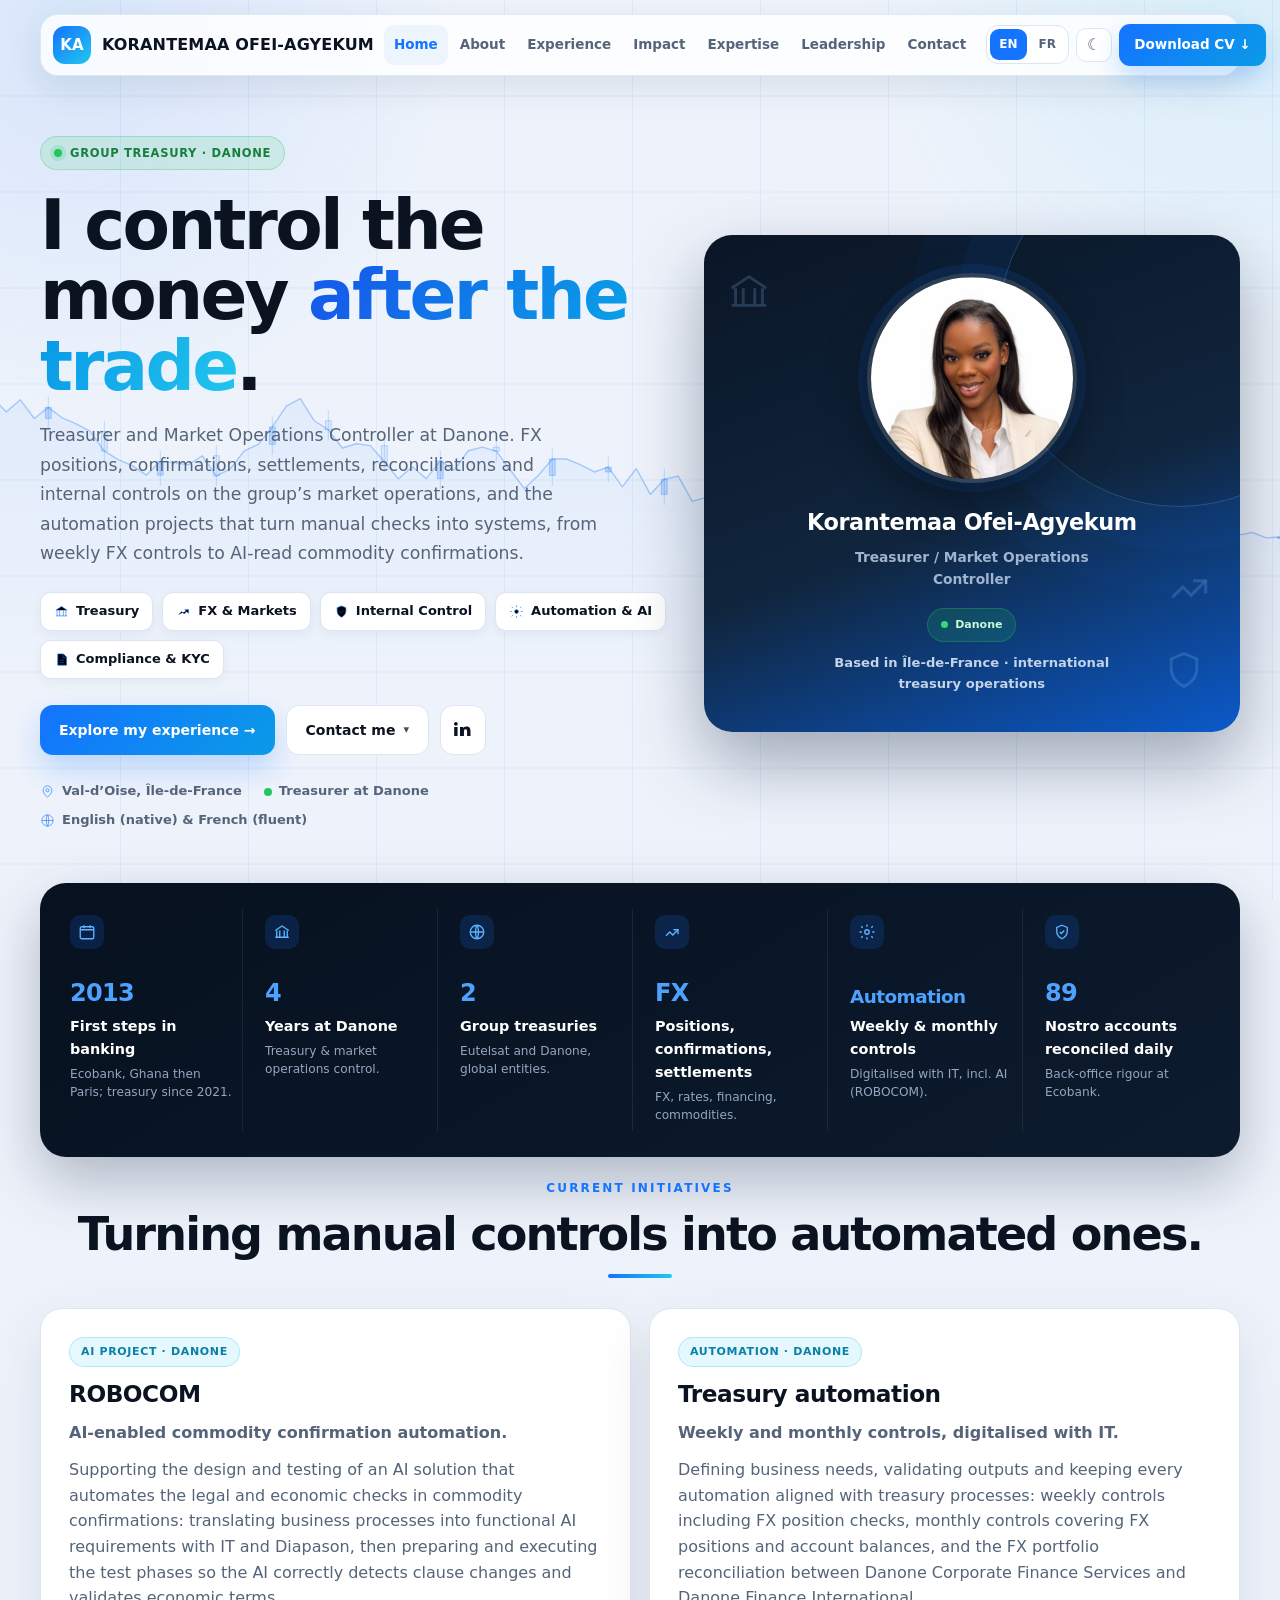
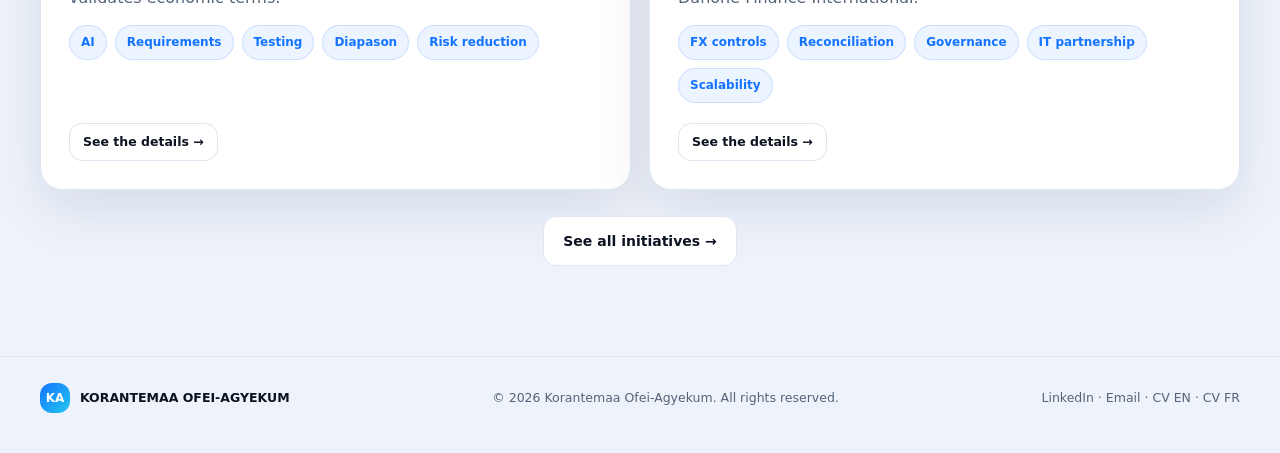
==== commit e90bd9b5: "Merge pull request #3 from rdzoagbe/main Align Experience, Expertise and CVs with the About story" ====
--- a/index.html
+++ b/index.html
@@ -20,8 +20,8 @@
   <meta name="twitter:image" content="https://o-agyekum.github.io/Korantemaa/profile.jpg">
   <meta name="color-scheme" content="light dark">
   <meta name="theme-color" content="#07111f">
-  <meta name="build" content="20260914214028">
-  <link rel="stylesheet" href="styles.css?v=20260914214028">
+  <meta name="build" content="20260915111625">
+  <link rel="stylesheet" href="styles.css?v=20260915111625">
 </head>
 <body>
   <header class="nav" aria-label="Main navigation">
@@ -119,8 +119,8 @@
   <footer><div class="container footer-row">
     <span class="footer-brand"><span class="logo">KA</span>KORANTEMAA OFEI-AGYEKUM</span>
     <span data-i18n="foot.copy">© 2026 Korantemaa Ofei-Agyekum. All rights reserved.</span>
-    <span><a href="https://www.linkedin.com/in/korantemaa-ofei-agyekum" target="_blank" rel="noopener">LinkedIn</a> · <a href="mailto:kofei-agyekum@outlook.fr">Email</a> · <a href="./Korantemaa_Ofei-Agyekum_CV_EN.pdf?v=2" download>CV EN</a> · <a href="./Korantemaa_Ofei-Agyekum_CV_FR.pdf?v=2" download>CV FR</a></span>
+    <span><a href="https://www.linkedin.com/in/korantemaa-ofei-agyekum" target="_blank" rel="noopener">LinkedIn</a> · <a href="mailto:kofei-agyekum@outlook.fr">Email</a> · <a href="./Korantemaa_Ofei-Agyekum_CV_EN.pdf?v=3" download>CV EN</a> · <a href="./Korantemaa_Ofei-Agyekum_CV_FR.pdf?v=3" download>CV FR</a></span>
   </div></footer>
-  <script src="app.js?v=20260914214028"></script>
+  <script src="app.js?v=20260915111625"></script>
 </body>
 </html>
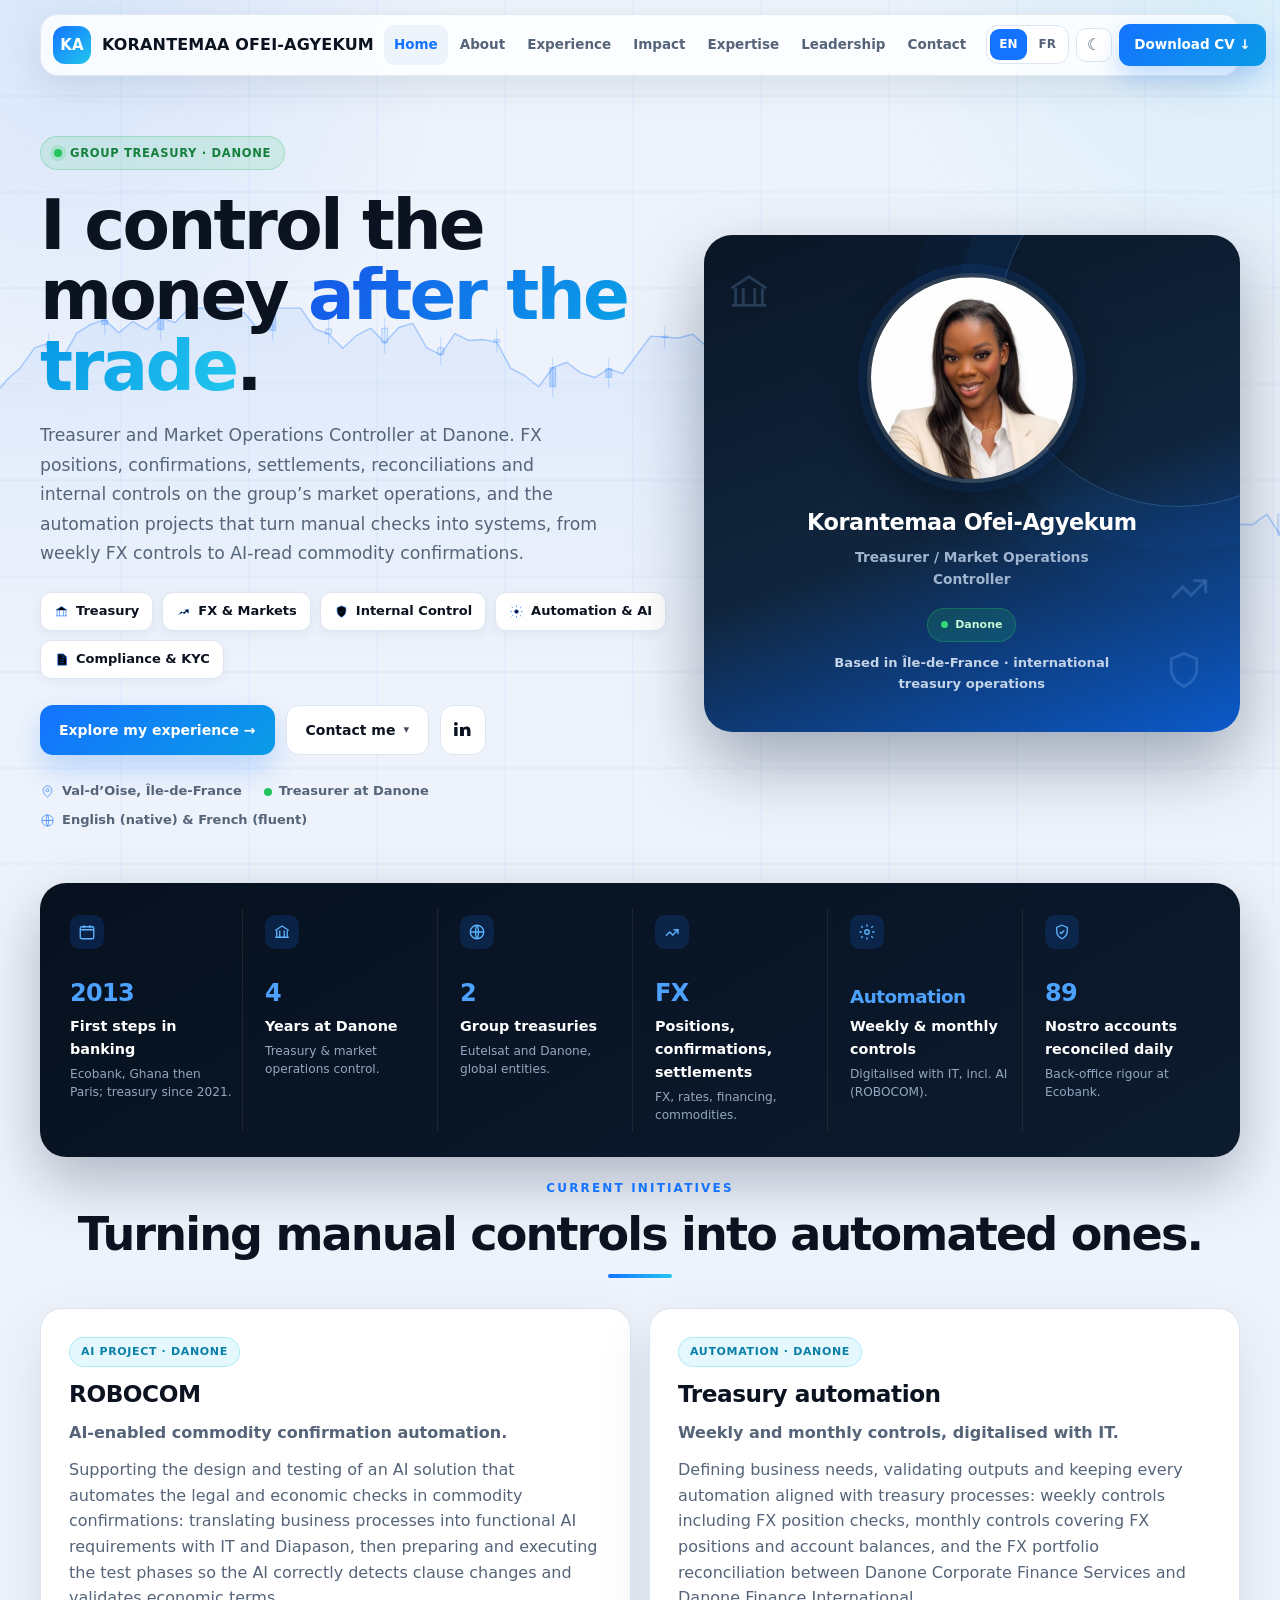
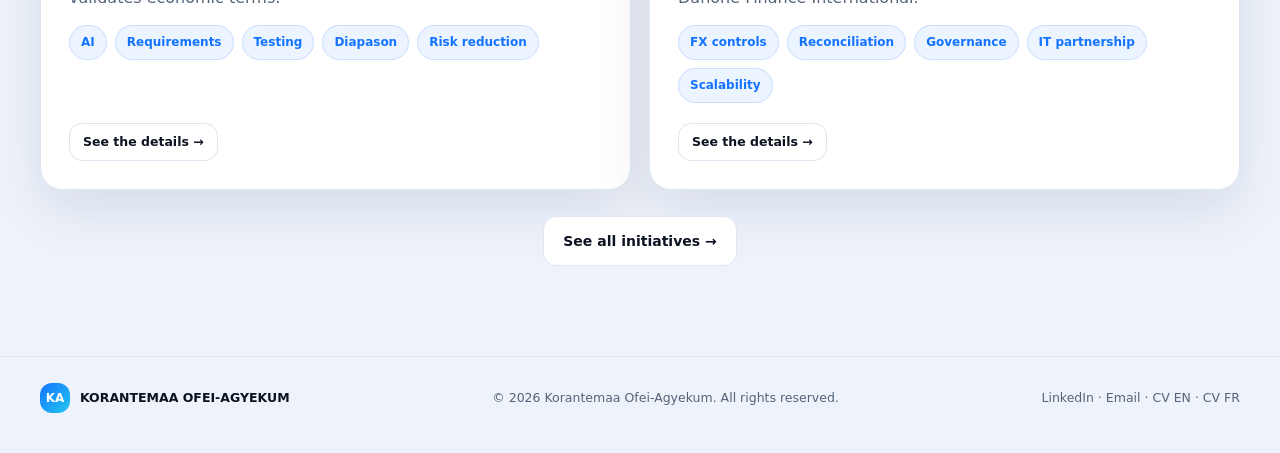
==== commit b4e5226f: "Update portfolio and CVs to Korantemaa's new CV Experience, expertise and about pages follow the new" ====
--- a/index.html
+++ b/index.html
@@ -20,8 +20,8 @@
   <meta name="twitter:image" content="https://o-agyekum.github.io/Korantemaa/profile.jpg">
   <meta name="color-scheme" content="light dark">
   <meta name="theme-color" content="#07111f">
-  <meta name="build" content="20260915111625">
-  <link rel="stylesheet" href="styles.css?v=20260915111625">
+  <meta name="build" content="20261103174822">
+  <link rel="stylesheet" href="styles.css?v=20261103174822">
 </head>
 <body>
   <header class="nav" aria-label="Main navigation">
@@ -119,8 +119,8 @@
   <footer><div class="container footer-row">
     <span class="footer-brand"><span class="logo">KA</span>KORANTEMAA OFEI-AGYEKUM</span>
     <span data-i18n="foot.copy">© 2026 Korantemaa Ofei-Agyekum. All rights reserved.</span>
-    <span><a href="https://www.linkedin.com/in/korantemaa-ofei-agyekum" target="_blank" rel="noopener">LinkedIn</a> · <a href="mailto:kofei-agyekum@outlook.fr">Email</a> · <a href="./Korantemaa_Ofei-Agyekum_CV_EN.pdf?v=3" download>CV EN</a> · <a href="./Korantemaa_Ofei-Agyekum_CV_FR.pdf?v=3" download>CV FR</a></span>
+    <span><a href="https://www.linkedin.com/in/korantemaa-ofei-agyekum" target="_blank" rel="noopener">LinkedIn</a> · <a href="mailto:kofei-agyekum@outlook.fr">Email</a> · <a href="./Korantemaa_Ofei-Agyekum_CV_EN.pdf?v=4" download>CV EN</a> · <a href="./Korantemaa_Ofei-Agyekum_CV_FR.pdf?v=4" download>CV FR</a></span>
   </div></footer>
-  <script src="app.js?v=20260915111625"></script>
+  <script src="app.js?v=20261103174822"></script>
 </body>
 </html>
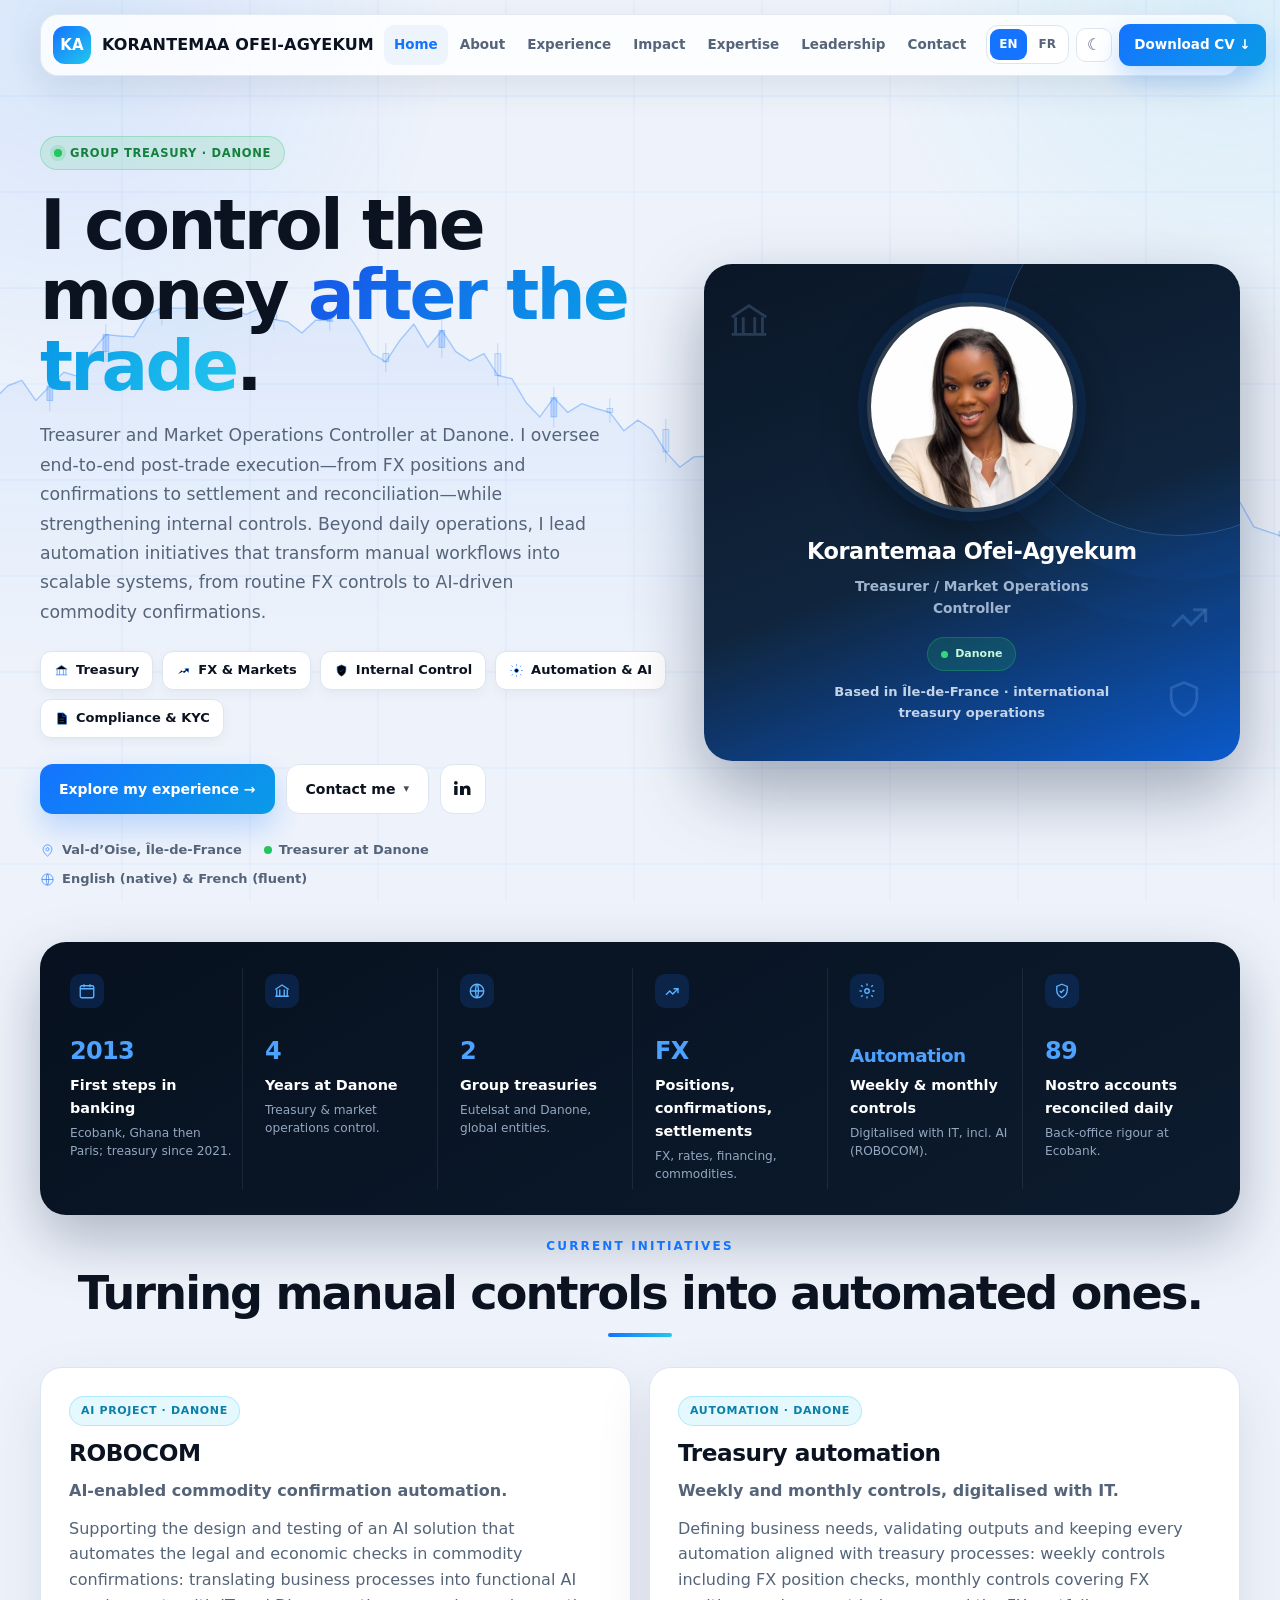
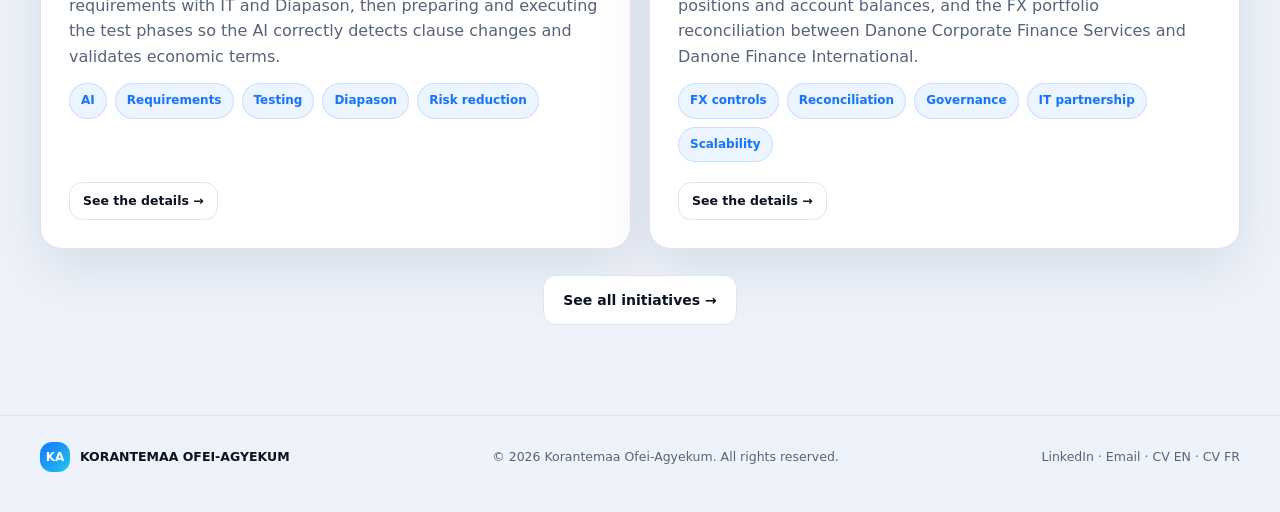
==== commit 20f176ed: "Rewrite the home page intro in English and French Co-Authored-By: Claude Sonnet 5.5 <noreply@anthrop" ====
--- a/index.html
+++ b/index.html
@@ -20,8 +20,8 @@
   <meta name="twitter:image" content="https://o-agyekum.github.io/Korantemaa/profile.jpg">
   <meta name="color-scheme" content="light dark">
   <meta name="theme-color" content="#07111f">
-  <meta name="build" content="20261103174822">
-  <link rel="stylesheet" href="styles.css?v=20261103174822">
+  <meta name="build" content="20261103183142">
+  <link rel="stylesheet" href="styles.css?v=20261103183142">
 </head>
 <body>
   <header class="nav" aria-label="Main navigation">
@@ -43,7 +43,7 @@
       <div class="hero-copy reveal">
         <span class="badge" data-i18n="hero.badge">Group Treasury · Danone</span>
         <h1><span data-i18n="hero.h1a">I control the money </span><span class="gradient" data-i18n="hero.h1b">after the trade</span><span data-i18n="hero.h1c">.</span></h1>
-        <p class="hero-sub" data-i18n="hero.sub">Treasurer and Market Operations Controller at Danone. FX positions, confirmations, settlements, reconciliations and internal controls on the group’s market operations, and the automation projects that turn manual checks into systems, from weekly FX controls to AI-read commodity confirmations.</p>
+        <p class="hero-sub" data-i18n="hero.sub">Treasurer and Market Operations Controller at Danone. I oversee end-to-end post-trade execution—from FX positions and confirmations to settlement and reconciliation—while strengthening internal controls. Beyond daily operations, I lead automation initiatives that transform manual workflows into scalable systems, from routine FX controls to AI-driven commodity confirmations.</p>
         <div class="pills">
           <span class="pill"><svg viewBox="0 0 24 24"><path d="M3 10l9-6 9 6"/><path d="M5 10v9M9 10v9M15 10v9M19 10v9M3 19h18"/></svg><span data-i18n="pill.1">Treasury</span></span>
           <span class="pill"><svg viewBox="0 0 24 24"><path d="M4 17l5-5 4 4 7-7"/><path d="M14 9h6v6"/></svg><span data-i18n="pill.2">FX &amp; Markets</span></span>
@@ -121,6 +121,6 @@
     <span data-i18n="foot.copy">© 2026 Korantemaa Ofei-Agyekum. All rights reserved.</span>
     <span><a href="https://www.linkedin.com/in/korantemaa-ofei-agyekum" target="_blank" rel="noopener">LinkedIn</a> · <a href="mailto:kofei-agyekum@outlook.fr">Email</a> · <a href="./Korantemaa_Ofei-Agyekum_CV_EN.pdf?v=4" download>CV EN</a> · <a href="./Korantemaa_Ofei-Agyekum_CV_FR.pdf?v=4" download>CV FR</a></span>
   </div></footer>
-  <script src="app.js?v=20261103174822"></script>
+  <script src="app.js?v=20261103183142"></script>
 </body>
 </html>
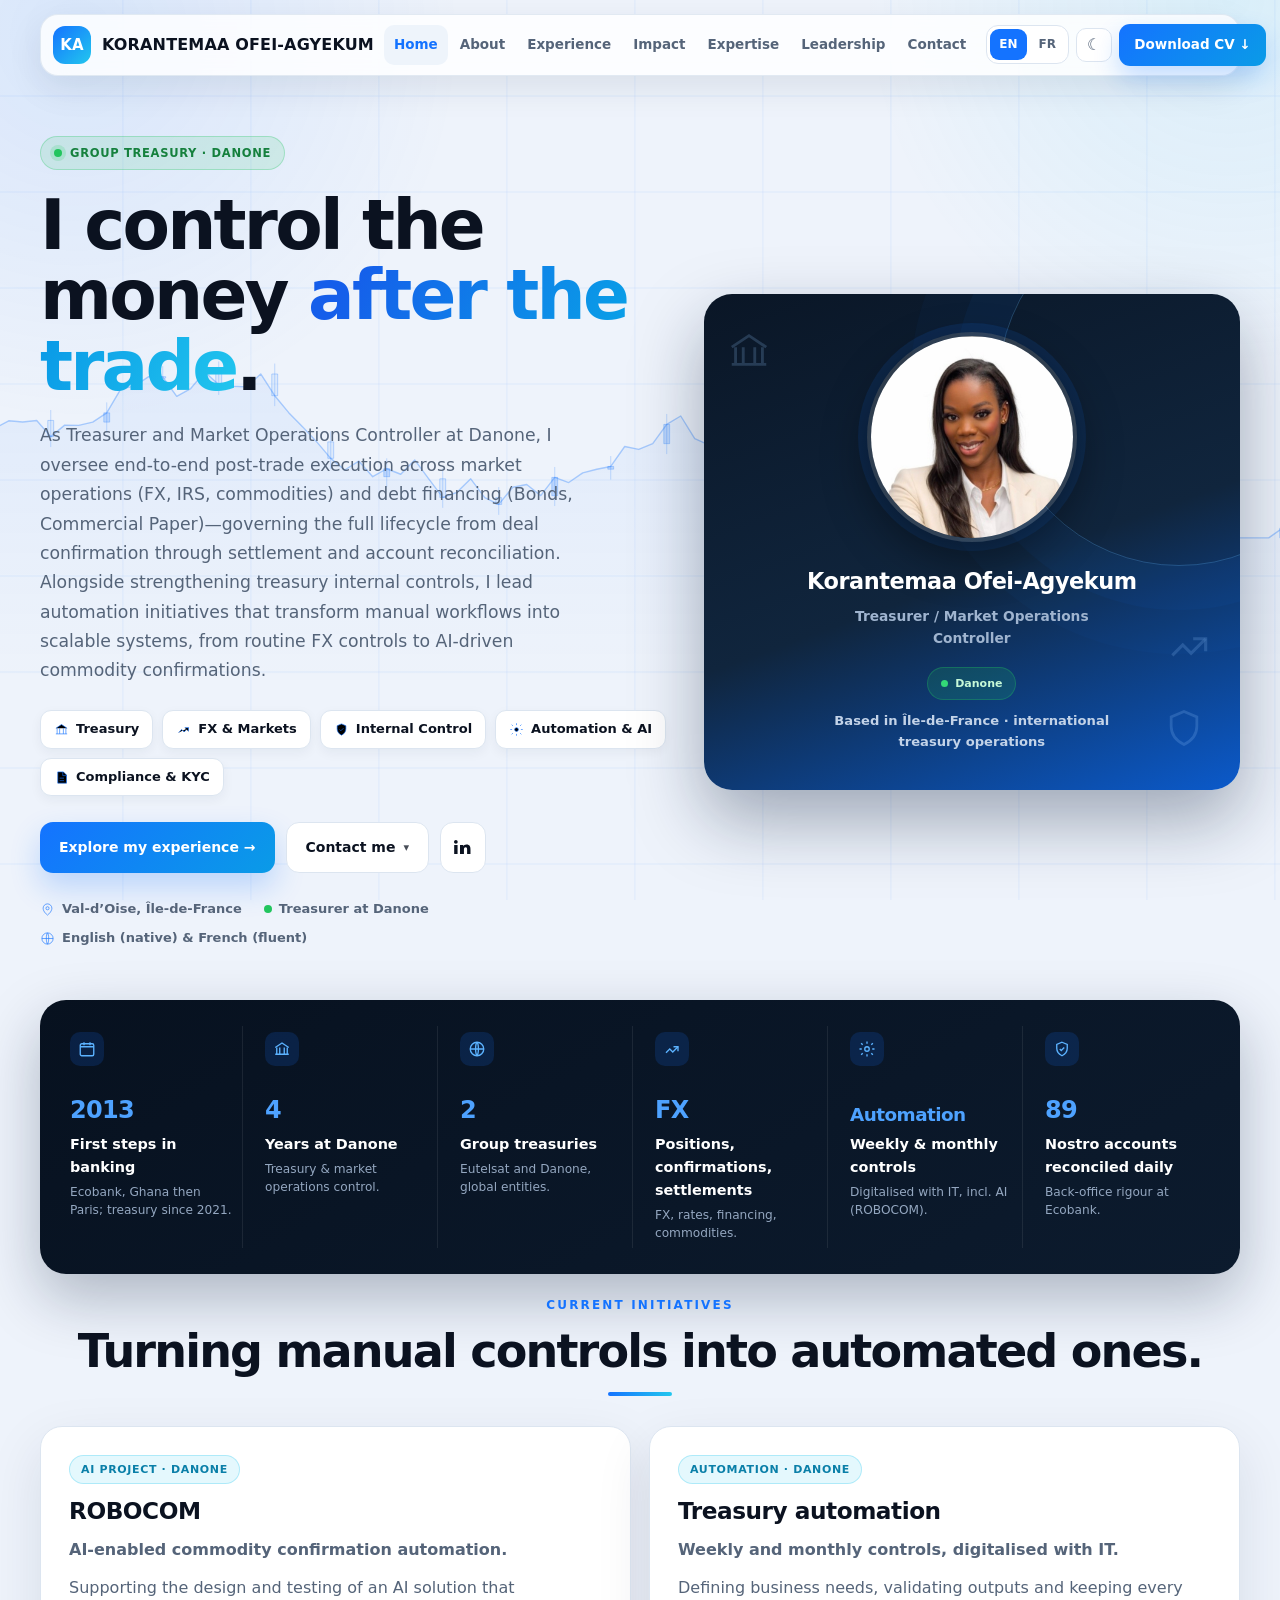
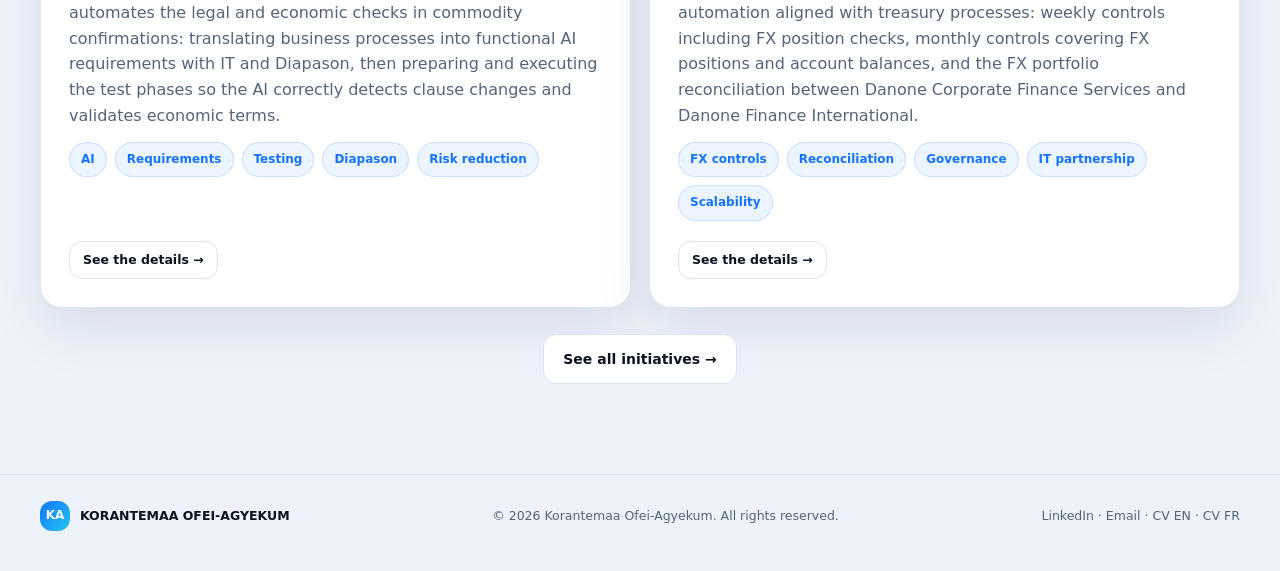
==== commit aca262b1: "Update the home page intro to Korantemaa's wording Co-Authored-By: Claude Opus 5.5 <noreply@anthropi" ====
--- a/index.html
+++ b/index.html
@@ -20,8 +20,8 @@
   <meta name="twitter:image" content="https://o-agyekum.github.io/Korantemaa/profile.jpg">
   <meta name="color-scheme" content="light dark">
   <meta name="theme-color" content="#07111f">
-  <meta name="build" content="20261103183142">
-  <link rel="stylesheet" href="styles.css?v=20261103183142">
+  <meta name="build" content="20261103195352">
+  <link rel="stylesheet" href="styles.css?v=20261103195352">
 </head>
 <body>
   <header class="nav" aria-label="Main navigation">
@@ -43,7 +43,7 @@
       <div class="hero-copy reveal">
         <span class="badge" data-i18n="hero.badge">Group Treasury · Danone</span>
         <h1><span data-i18n="hero.h1a">I control the money </span><span class="gradient" data-i18n="hero.h1b">after the trade</span><span data-i18n="hero.h1c">.</span></h1>
-        <p class="hero-sub" data-i18n="hero.sub">Treasurer and Market Operations Controller at Danone. I oversee end-to-end post-trade execution—from FX positions and confirmations to settlement and reconciliation—while strengthening internal controls. Beyond daily operations, I lead automation initiatives that transform manual workflows into scalable systems, from routine FX controls to AI-driven commodity confirmations.</p>
+        <p class="hero-sub" data-i18n="hero.sub">As Treasurer and Market Operations Controller at Danone, I oversee end-to-end post-trade execution across market operations (FX, IRS, commodities) and debt financing (Bonds, Commercial Paper)—governing the full lifecycle from deal confirmation through settlement and account reconciliation. Alongside strengthening treasury internal controls, I lead automation initiatives that transform manual workflows into scalable systems, from routine FX controls to AI-driven commodity confirmations.</p>
         <div class="pills">
           <span class="pill"><svg viewBox="0 0 24 24"><path d="M3 10l9-6 9 6"/><path d="M5 10v9M9 10v9M15 10v9M19 10v9M3 19h18"/></svg><span data-i18n="pill.1">Treasury</span></span>
           <span class="pill"><svg viewBox="0 0 24 24"><path d="M4 17l5-5 4 4 7-7"/><path d="M14 9h6v6"/></svg><span data-i18n="pill.2">FX &amp; Markets</span></span>
@@ -121,6 +121,6 @@
     <span data-i18n="foot.copy">© 2026 Korantemaa Ofei-Agyekum. All rights reserved.</span>
     <span><a href="https://www.linkedin.com/in/korantemaa-ofei-agyekum" target="_blank" rel="noopener">LinkedIn</a> · <a href="mailto:kofei-agyekum@outlook.fr">Email</a> · <a href="./Korantemaa_Ofei-Agyekum_CV_EN.pdf?v=4" download>CV EN</a> · <a href="./Korantemaa_Ofei-Agyekum_CV_FR.pdf?v=4" download>CV FR</a></span>
   </div></footer>
-  <script src="app.js?v=20261103183142"></script>
+  <script src="app.js?v=20261103195352"></script>
 </body>
 </html>
